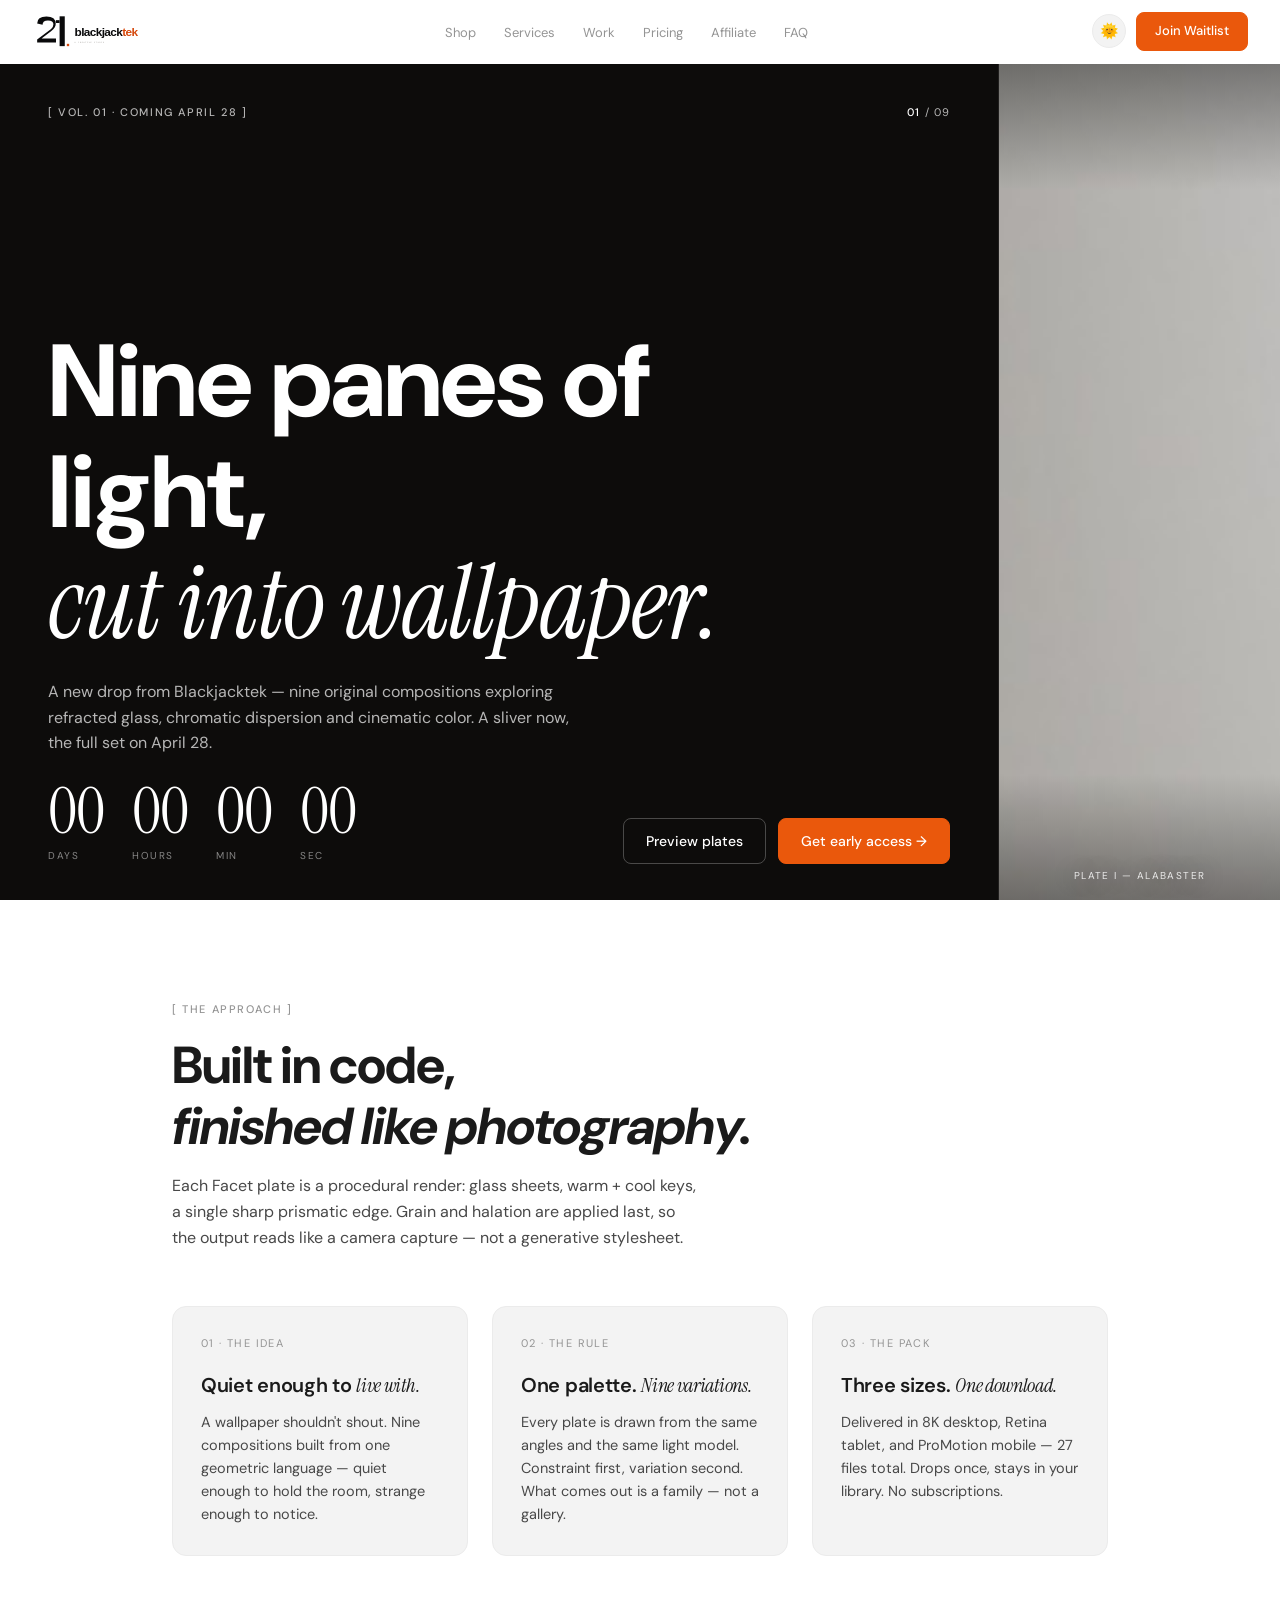
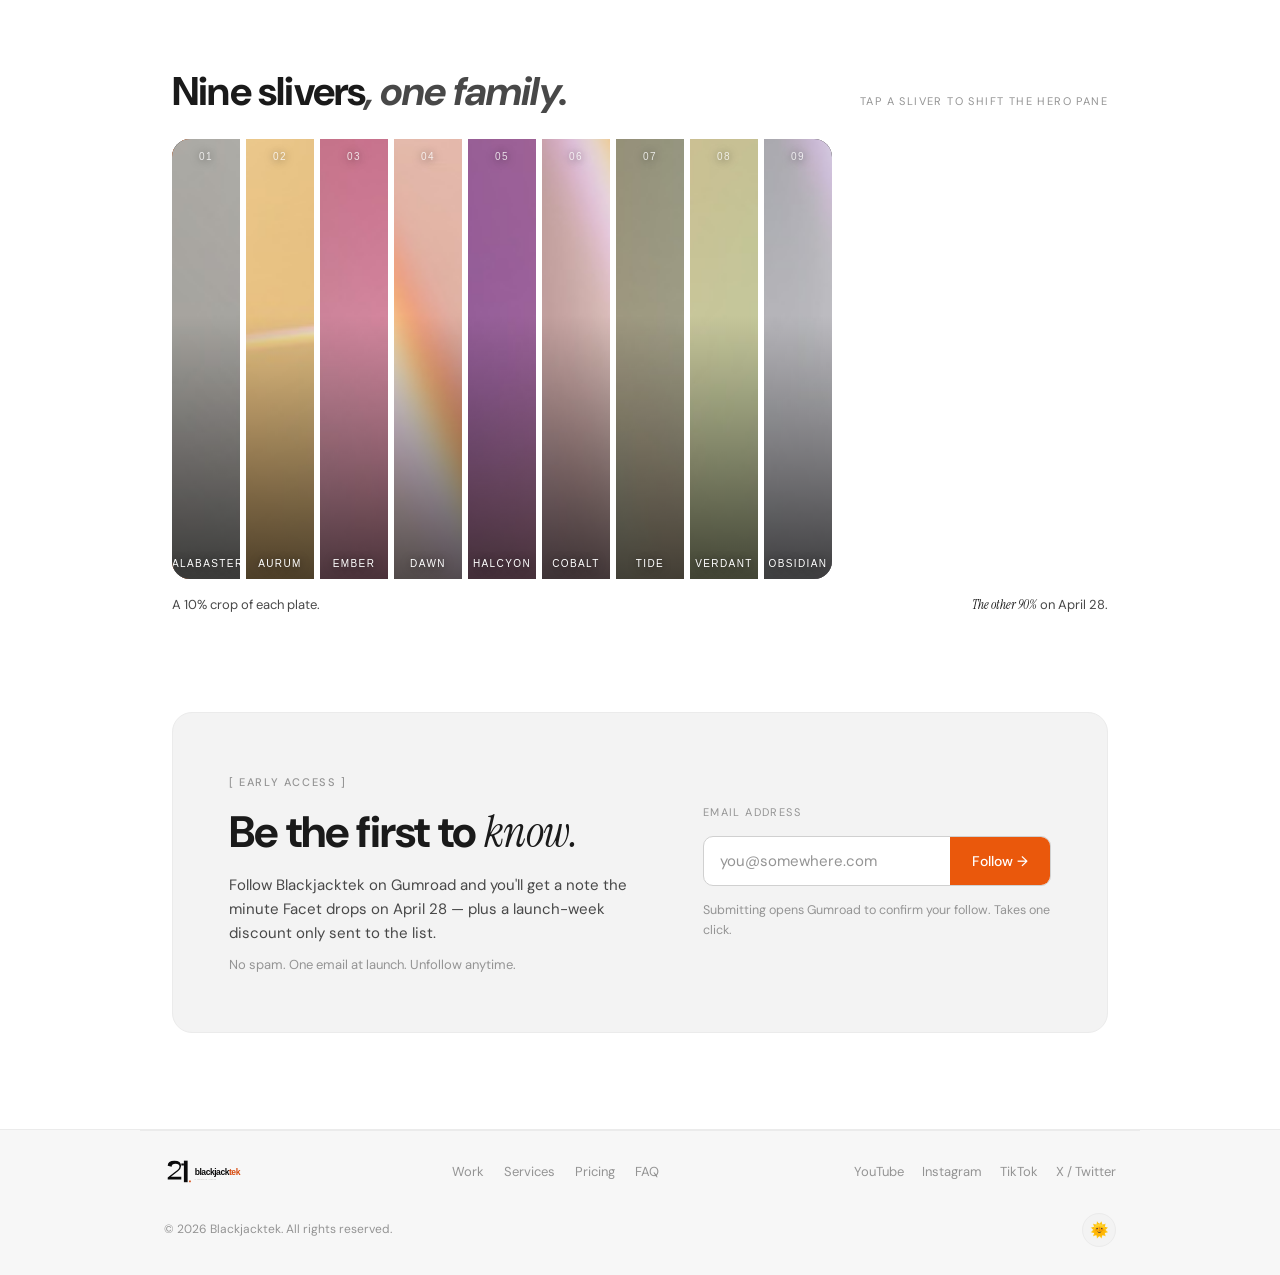
==== facet-teaser/index.html @ 2960e1b3 "Facet teaser: clean URL — /facet-teaser/ instead of .html Renames facet-teaser.html to facet-teaser/" ====
<!DOCTYPE html>
<html lang="en" data-theme="dark">
<head>
  <meta charset="UTF-8" />
  <meta name="viewport" content="width=device-width, initial-scale=1.0" />
  <title>Facet — Coming April 28 · Blackjacktek</title>
  <meta name="description" content="Nine panes of light, cut into wallpaper. A new drop from Blackjacktek — arriving April 28. Join the waitlist." />
  <meta name="robots" content="noindex, nofollow" />
  <link rel="preconnect" href="https://fonts.googleapis.com" />
  <link rel="preconnect" href="https://fonts.gstatic.com" crossorigin />
  <link href="https://fonts.googleapis.com/css2?family=DM+Sans:ital,opsz,wght@0,9..40,300;0,9..40,400;0,9..40,500;0,9..40,600;0,9..40,700;1,9..40,400&family=Instrument+Serif:ital@0;1&display=swap" rel="stylesheet" />
  <link rel="stylesheet" href="/style.css" />
  <link rel="icon" type="image/png" href="/brand/favicon.png" />
  <script>
    (function(){
      const t=localStorage.getItem('theme')||(window.matchMedia('(prefers-color-scheme:light)').matches?'light':'dark');
      document.documentElement.setAttribute('data-theme',t);
      if (history.scrollRestoration) history.scrollRestoration = 'manual';
      window.scrollTo(0, 0);
    })();
  </script>
  <style>
    /* ═════════════════════════════════════
       TEASER-SPECIFIC STYLES
    ═════════════════════════════════════ */
    /* HERO — dark canvas + narrow "pane of light" reveal strip */
    .teaser-hero {
      position: relative;
      height: calc(100vh - var(--nav-h));
      min-height: 620px;
      overflow: hidden;
      background: #0d0c0b;
      display: grid;
      grid-template-columns: 1fr minmax(180px, 22vw);
      color: #fff;
    }
    .teaser-hero-content {
      padding: 40px 48px 36px;
      display: grid;
      grid-template-rows: auto 1fr auto;
      gap: 24px;
      position: relative;
      z-index: 2;
    }
    .teaser-top-row { display: flex; justify-content: space-between; align-items: flex-start; }
    .teaser-label {
      font-size: 11px; font-weight: 500; letter-spacing: 1.6px;
      text-transform: uppercase; color: rgba(255,255,255,.7);
    }
    .teaser-plate-counter {
      font-size: 11px; letter-spacing: 1.2px;
      color: rgba(255,255,255,.7);
    }
    .teaser-plate-counter strong { color: #fff; font-weight: 500; }

    .teaser-headline { align-self: end; max-width: 820px; }
    .teaser-headline h1 {
      font-size: clamp(48px, 8vw, 116px);
      color: #fff;
      margin: 0;
    }
    .teaser-headline p {
      margin-top: 20px;
      max-width: 540px;
      font-size: 16px;
      color: rgba(255,255,255,.7);
    }

    .teaser-bottom-row {
      display: grid;
      grid-template-columns: 1fr auto;
      gap: 32px;
      align-items: end;
    }
    .teaser-countdown {
      display: flex;
      gap: 28px;
      align-items: flex-start;
    }
    .cd-unit { text-align: left; }
    .cd-num {
      font-family: 'Instrument Serif', Georgia, serif;
      font-size: clamp(40px, 5vw, 64px);
      line-height: 1;
      font-feature-settings: "tnum";
      letter-spacing: -1px;
      color: #fff;
    }
    .cd-label {
      font-size: 10px; letter-spacing: 1.6px; text-transform: uppercase;
      color: rgba(255,255,255,.5); margin-top: 4px;
    }

    .teaser-cta-group { display: flex; gap: 12px; align-items: center; }
    .teaser-cta-group .btn-ghost {
      color: #fff; border-color: rgba(255,255,255,.25); background: transparent;
    }
    .teaser-cta-group .btn-ghost:hover { color: #fff; border-color: #fff; }

    /* The "pane" — a narrow sliver of the wallpaper, rest of composition hidden */
    .teaser-hero-pane {
      position: relative;
      overflow: hidden;
      border-left: 1px solid rgba(255,255,255,.08);
    }
    .teaser-hero-plate {
      position: absolute; inset: 0;
      opacity: 0;
      transition: opacity 1.1s cubic-bezier(.2,.7,.2,1);
    }
    .teaser-hero-plate.active { opacity: 1; }
    .teaser-hero-plate img {
      /* Extreme zoom — ~3% of composition visible, reads as color + gradient */
      width: 100%; height: 100%;
      object-fit: cover;
      object-position: 50% 50%;
      transform: scale(5);
      display: block;
    }
    .teaser-hero-pane::before {
      /* Soft vertical vignette — fades pane edges into dark */
      content: "";
      position: absolute; inset: 0; z-index: 1;
      background: linear-gradient(180deg, rgba(13,12,11,.4) 0%, rgba(13,12,11,0) 15%, rgba(13,12,11,0) 85%, rgba(13,12,11,.4) 100%);
      pointer-events: none;
    }
    .teaser-pane-caption {
      position: absolute; bottom: 16px; left: 14px; right: 14px;
      z-index: 2;
      font-size: 10px; letter-spacing: 1.4px; text-transform: uppercase;
      color: rgba(255,255,255,.85);
      text-align: center;
      text-shadow: 0 1px 20px rgba(0,0,0,.6);
    }

    /* PROCESS */
    .teaser-process {
      max-width: var(--max-w);
      margin: 0 auto;
      padding: 96px 32px 72px;
    }
    .teaser-process-head {
      max-width: 640px;
      margin-bottom: 56px;
    }
    .teaser-process-head h2 {
      font-size: clamp(32px, 4.6vw, 52px);
      letter-spacing: -1px;
    }
    .teaser-process-head p {
      margin-top: 16px;
      color: var(--text2);
      font-size: 16px;
      max-width: 48ch;
    }
    .teaser-process-grid {
      display: grid;
      grid-template-columns: repeat(3, 1fr);
      gap: 24px;
    }
    .tproc-card {
      background: var(--surface);
      border: 1px solid var(--border);
      border-radius: 14px;
      padding: 28px;
    }
    .tproc-meta {
      font-size: 11px; letter-spacing: 1.4px; text-transform: uppercase;
      color: var(--muted); margin-bottom: 16px; display: block;
    }
    .tproc-card h3 {
      font-size: 20px; letter-spacing: -.3px; margin-bottom: 10px;
    }
    .tproc-card h3 em { font-family: 'Instrument Serif', serif; font-weight: 400; }
    .tproc-card p { color: var(--text2); font-size: 14.5px; }

    /* FILMSTRIP — 9 narrow slivers of each plate, all visible at once */
    .teaser-strip-section {
      max-width: var(--max-w);
      margin: 0 auto;
      padding: 40px 32px 96px;
    }
    .tstrip-head {
      display: flex;
      align-items: baseline;
      justify-content: space-between;
      margin-bottom: 24px;
      gap: 16px;
      flex-wrap: wrap;
    }
    .tstrip-head h2 { font-size: clamp(28px, 3.8vw, 40px); letter-spacing: -.8px; }
    .tstrip-head h2 em { color: var(--text2); }
    .tstrip-hint {
      font-size: 11px; letter-spacing: 1.4px; text-transform: uppercase;
      color: var(--muted);
    }
    .tstrip {
      display: grid;
      grid-template-columns: repeat(9, 1fr);
      gap: 6px;
      aspect-ratio: 3 / 2;
      max-height: 440px;
      border-radius: 18px;
      overflow: hidden;
    }
    .tstrip-slice {
      position: relative;
      overflow: hidden;
      background: #0d0c0b;
      cursor: pointer;
      border: none;
      padding: 0;
      transition: flex-grow .4s cubic-bezier(.2,.7,.2,1);
    }
    .tstrip-slice img {
      /* Extreme crop — near-abstract slice of each composition */
      width: 100%; height: 100%;
      object-fit: cover;
      object-position: 50% 50%;
      transform: scale(5);
      display: block;
      transition: transform .5s cubic-bezier(.2,.7,.2,1), opacity .3s;
    }
    .tstrip-slice:hover img { transform: scale(5.4); }
    /* Vary crop position per slice for visual rhythm */
    .tstrip-slice:nth-child(1) img { object-position: 30% 40%; }
    .tstrip-slice:nth-child(2) img { object-position: 65% 55%; }
    .tstrip-slice:nth-child(3) img { object-position: 45% 35%; }
    .tstrip-slice:nth-child(4) img { object-position: 60% 60%; }
    .tstrip-slice:nth-child(5) img { object-position: 35% 45%; }
    .tstrip-slice:nth-child(6) img { object-position: 55% 30%; }
    .tstrip-slice:nth-child(7) img { object-position: 40% 65%; }
    .tstrip-slice:nth-child(8) img { object-position: 70% 50%; }
    .tstrip-slice:nth-child(9) img { object-position: 50% 40%; }
    .tstrip-slice::after {
      content: "";
      position: absolute; inset: 0;
      background: linear-gradient(180deg, rgba(0,0,0,0) 40%, rgba(0,0,0,.65) 100%);
      pointer-events: none;
    }
    .tstrip-slice.active { outline: 2px solid var(--accent); outline-offset: -2px; z-index: 2; }
    .tstrip-num {
      position: absolute; top: 12px; left: 0; right: 0;
      text-align: center;
      font-size: 10px; letter-spacing: 1.4px;
      color: rgba(255,255,255,.8);
      z-index: 2;
      text-shadow: 0 1px 8px rgba(0,0,0,.6);
    }
    .tstrip-name {
      position: absolute; bottom: 10px; left: 0; right: 0;
      text-align: center;
      font-size: 10px; letter-spacing: 1.4px; text-transform: uppercase;
      color: #fff; z-index: 2;
      text-shadow: 0 1px 8px rgba(0,0,0,.6);
    }
    .tstrip-foot {
      margin-top: 16px;
      font-size: 13px;
      color: var(--text2);
      display: flex;
      justify-content: space-between;
      flex-wrap: wrap;
      gap: 8px;
    }
    .tstrip-foot em { font-family: 'Instrument Serif', serif; font-style: italic; font-weight: 400; color: var(--text); }

    /* WAITLIST */
    .teaser-waitlist {
      max-width: var(--max-w);
      margin: 0 auto 96px;
      padding: 0 32px;
    }
    .tw-card {
      background: var(--surface);
      border: 1px solid var(--border);
      border-radius: 20px;
      padding: 56px;
      display: grid;
      grid-template-columns: 1.2fr 1fr;
      gap: 56px;
      align-items: center;
    }
    .tw-left h2 { font-size: clamp(32px, 4vw, 44px); letter-spacing: -.8px; }
    .tw-left h2 em { font-family: 'Instrument Serif', serif; font-weight: 400; }
    .tw-left p { color: var(--text2); margin-top: 14px; font-size: 15px; max-width: 42ch; }
    .tw-left p.fine { font-size: 13px; color: var(--muted); margin-top: 10px; }

    .tw-form { display: flex; flex-direction: column; gap: 14px; }
    .tw-form label {
      font-size: 11px; letter-spacing: 1.4px; text-transform: uppercase;
      color: var(--muted);
    }
    .tw-input-row {
      display: flex; gap: 0;
      border: 1px solid var(--border2);
      border-radius: 10px;
      background: var(--bg);
      overflow: hidden;
      transition: border-color .15s;
    }
    .tw-input-row:focus-within { border-color: var(--accent); }
    .tw-input {
      flex: 1;
      background: transparent;
      border: none;
      font-family: inherit;
      font-size: 15px;
      color: var(--text);
      padding: 14px 16px;
      outline: none;
    }
    .tw-input::placeholder { color: var(--muted); }
    .tw-submit {
      background: var(--accent);
      color: #fff;
      border: none;
      font-family: inherit;
      font-size: 14px;
      font-weight: 500;
      padding: 14px 22px;
      cursor: pointer;
      transition: background .15s;
    }
    .tw-submit:hover { background: var(--accent-h); }
    .tw-note {
      font-size: 12.5px;
      color: var(--muted);
      min-height: 18px;
    }

    /* LAUNCH-DAY FLAG (small helper text for you) */
    .teaser-launch-note {
      max-width: var(--max-w);
      margin: 0 auto 48px;
      padding: 0 32px;
      font-size: 12px; color: var(--muted);
      text-align: center;
    }

    /* ═════════════════════════════════════
       RESPONSIVE
    ═════════════════════════════════════ */
    @media (max-width: 900px) {
      .teaser-hero {
        min-height: 620px;
        grid-template-columns: 1fr;
        grid-template-rows: 1fr 160px;
      }
      .teaser-hero-content { padding: 28px 20px; }
      .teaser-bottom-row { grid-template-columns: 1fr; gap: 20px; }
      .teaser-countdown { gap: 18px; }
      .teaser-hero-pane { border-left: none; border-top: 1px solid rgba(255,255,255,.08); }
      .teaser-hero-plate img { transform: scale(1.8); }
      .teaser-process { padding: 64px 20px 40px; }
      .teaser-process-grid { grid-template-columns: 1fr; }
      .teaser-strip-section { padding: 32px 20px 72px; }
      .tstrip {
        grid-template-columns: repeat(9, 24vw);
        aspect-ratio: auto;
        height: 60vw;
        max-height: 480px;
        overflow-x: auto;
        scroll-snap-type: x mandatory;
        border-radius: 14px;
      }
      .tstrip-slice { scroll-snap-align: start; }
      .teaser-waitlist { padding: 0 20px; margin-bottom: 64px; }
      .tw-card { grid-template-columns: 1fr; padding: 32px; gap: 32px; }
    }
  </style>
</head>
<body>

<!-- NAV -->
<nav class="nav" id="nav">
  <a href="/" class="nav-logo">
    <img class="nav-logo-img nav-logo-light" src="/brand/blackjacktek-full-color.svg" alt="Blackjacktek" />
    <img class="nav-logo-img nav-logo-dark" src="/brand/blackjacktek-full-knockout.svg" alt="Blackjacktek" />
  </a>
  <ul class="nav-links">
    <li><a href="/#shop">Shop</a></li>
    <li><a href="/#services">Services</a></li>
    <li><a href="/#work">Work</a></li>
    <li><a href="/#pricing">Pricing</a></li>
    <li><a href="/#gear">Affiliate</a></li>
    <li><a href="/#faq">FAQ</a></li>
  </ul>
  <div class="nav-end">
    <button class="theme-toggle" id="theme-toggle" aria-label="Toggle theme">🌙</button>
    <a href="#waitlist" class="btn btn-primary nav-cta">Join Waitlist</a>
  </div>
</nav>

<!-- HERO -->
<section class="teaser-hero">
  <div class="teaser-hero-content">
    <div class="teaser-top-row">
      <span class="teaser-label">[ Vol. 01 · Coming April 28 ]</span>
      <span class="teaser-plate-counter"><strong id="hero-plate-num">01</strong> / 09</span>
    </div>

    <div class="teaser-headline">
      <h1>Nine panes of light,<br><em>cut into wallpaper.</em></h1>
      <p>A new drop from Blackjacktek — nine original compositions exploring refracted glass, chromatic dispersion and cinematic color. A sliver now, the full set on April 28.</p>
    </div>

    <div class="teaser-bottom-row">
      <div class="teaser-countdown" id="countdown">
        <div class="cd-unit"><div class="cd-num" id="cd-days">00</div><div class="cd-label">Days</div></div>
        <div class="cd-unit"><div class="cd-num" id="cd-hours">00</div><div class="cd-label">Hours</div></div>
        <div class="cd-unit"><div class="cd-num" id="cd-mins">00</div><div class="cd-label">Min</div></div>
        <div class="cd-unit"><div class="cd-num" id="cd-secs">00</div><div class="cd-label">Sec</div></div>
      </div>
      <div class="teaser-cta-group">
        <a href="#gallery" class="btn btn-ghost">Preview plates</a>
        <a href="#waitlist" class="btn btn-primary">Get early access →</a>
      </div>
    </div>
  </div>

  <!-- The "pane" — narrow sliver of the cycling plate -->
  <div class="teaser-hero-pane">
    <div id="hero-plates"></div>
    <div class="teaser-pane-caption" id="hero-pane-caption">Plate I — Alabaster</div>
  </div>
</section>

<!-- PROCESS -->
<section class="teaser-process">
  <div class="teaser-process-head">
    <span class="label">[ The Approach ]</span>
    <h2>Built in code,<br><em>finished like photography.</em></h2>
    <p>Each Facet plate is a procedural render: glass sheets, warm + cool keys, a single sharp prismatic edge. Grain and halation are applied last, so the output reads like a camera capture — not a generative stylesheet.</p>
  </div>

  <div class="teaser-process-grid">
    <div class="tproc-card">
      <span class="tproc-meta">01 · The idea</span>
      <h3>Quiet enough to <em>live with.</em></h3>
      <p>A wallpaper shouldn't shout. Nine compositions built from one geometric language — quiet enough to hold the room, strange enough to notice.</p>
    </div>
    <div class="tproc-card">
      <span class="tproc-meta">02 · The rule</span>
      <h3>One palette. <em>Nine variations.</em></h3>
      <p>Every plate is drawn from the same angles and the same light model. Constraint first, variation second. What comes out is a family — not a gallery.</p>
    </div>
    <div class="tproc-card">
      <span class="tproc-meta">03 · The pack</span>
      <h3>Three sizes. <em>One download.</em></h3>
      <p>Delivered in 8K desktop, Retina tablet, and ProMotion mobile — 27 files total. Drops once, stays in your library. No subscriptions.</p>
    </div>
  </div>
</section>

<!-- FILMSTRIP — all 9 plates, sliced -->
<section class="teaser-strip-section" id="gallery">
  <div class="tstrip-head">
    <h2>Nine slivers<em>, one family.</em></h2>
    <span class="tstrip-hint">Tap a sliver to shift the hero pane</span>
  </div>
  <div class="tstrip" id="tstrip"></div>
  <div class="tstrip-foot">
    <span>A 10% crop of each plate.</span>
    <span><em>The other 90%</em> on April 28.</span>
  </div>
</section>

<!-- WAITLIST -->
<section class="teaser-waitlist" id="waitlist">
  <div class="tw-card">
    <div class="tw-left">
      <span class="label">[ Early access ]</span>
      <h2>Be the first to <em>know.</em></h2>
      <p>Follow Blackjacktek on Gumroad and you'll get a note the minute Facet drops on April 28 — plus a launch-week discount only sent to the list.</p>
      <p class="fine">No spam. One email at launch. Unfollow anytime.</p>
    </div>
    <form class="tw-form" id="waitlist-form" action="https://blackjacktek.gumroad.com/follow" method="get" target="_blank">
      <label for="email">Email address</label>
      <div class="tw-input-row">
        <input class="tw-input" type="email" name="email" id="email" placeholder="you@somewhere.com" required>
        <button class="tw-submit" type="submit">Follow →</button>
      </div>
      <div class="tw-note" id="tw-note">Submitting opens Gumroad to confirm your follow. Takes one click.</div>
    </form>
  </div>
</section>

<!-- FOOTER -->
<footer class="footer">
  <div class="footer-bottom">
    <span class="footer-logo">
      <img class="footer-logo-img footer-logo-light" src="/brand/blackjacktek-full-color.svg" alt="Blackjacktek" />
      <img class="footer-logo-img footer-logo-dark" src="/brand/blackjacktek-full-knockout.svg" alt="Blackjacktek" />
    </span>
    <nav class="footer-nav">
      <a href="/#work">Work</a>
      <a href="/#services">Services</a>
      <a href="/#pricing">Pricing</a>
      <a href="/#faq">FAQ</a>
    </nav>
    <div class="footer-social">
      <a href="https://youtube.com/@blackjacktek" target="_blank" rel="noopener">YouTube</a>
      <a href="http://instagram.com/BlackjackTek" target="_blank" rel="noopener">Instagram</a>
      <a href="https://vm.tiktok.com/ZMNUq7fxf/" target="_blank" rel="noopener">TikTok</a>
      <a href="https://mobile.twitter.com/_BlackjackTek_" target="_blank" rel="noopener">X / Twitter</a>
    </div>
  </div>
  <div class="footer-copy">
    <span>© 2026 Blackjacktek. All rights reserved.</span>
    <button class="theme-toggle" id="theme-toggle-foot" aria-label="Toggle theme">🌙</button>
  </div>
</footer>

<script>
  // =========================================================
  // THEME (shared pattern with facet.html / index.html)
  // =========================================================
  function applyTheme(t){
    document.documentElement.setAttribute('data-theme',t);
    localStorage.setItem('theme',t);
    document.querySelectorAll('.theme-toggle').forEach(b=>{ b.textContent = t==='dark' ? '🌙' : '🌞'; });
  }
  applyTheme(document.documentElement.getAttribute('data-theme'));
  document.querySelectorAll('.theme-toggle').forEach(b=>{
    b.addEventListener('click',()=>{
      applyTheme(document.documentElement.getAttribute('data-theme')==='dark'?'light':'dark');
    });
  });

  // =========================================================
  // PLATES — same 9 as facet.html (order = display order)
  // =========================================================
  const PLATES = [
    { id: 'alabaster', name: 'Alabaster', sub: 'Monochrome · Light' },
    { id: 'aurum',     name: 'Aurum',     sub: 'Amber · Warm' },
    { id: 'ember',     name: 'Ember',     sub: 'Crimson · Warm' },
    { id: 'dawn',      name: 'Dawn',      sub: 'Rose · Warm' },
    { id: 'halcyon',   name: 'Halcyon',   sub: 'Violet · Cool' },
    { id: 'cobalt',    name: 'Cobalt',    sub: 'Blue · Cool' },
    { id: 'tide',      name: 'Tide',      sub: 'Teal · Cool' },
    { id: 'verdant',   name: 'Verdant',   sub: 'Emerald · Cool' },
    { id: 'obsidian',  name: 'Obsidian',  sub: 'Monochrome · Dark' }
  ];
  const ROMAN = ['I','II','III','IV','V','VI','VII','VIII','IX'];
  const imgSrc = p => `/facet-assets/wallpapers/facet_${p.id}_desktop_7680x4320.jpg`;

  const heroPlates = document.getElementById('hero-plates');
  const tstrip = document.getElementById('tstrip');

  PLATES.forEach((p, i) => {
    // Hero pane plate (fades between)
    const h = document.createElement('div');
    h.className = 'teaser-hero-plate' + (i === 0 ? ' active' : '');
    h.innerHTML = `<img src="${imgSrc(p)}" alt="Facet — ${p.name}" ${i === 0 ? '' : 'loading="lazy"'}>`;
    heroPlates.appendChild(h);

    // Filmstrip sliver
    const s = document.createElement('button');
    s.className = 'tstrip-slice' + (i === 0 ? ' active' : '');
    s.type = 'button';
    s.title = p.name;
    s.innerHTML = `
      <span class="tstrip-num">${String(i+1).padStart(2,'0')}</span>
      <img src="${imgSrc(p)}" alt="${p.name}" loading="lazy">
      <span class="tstrip-name">${p.name}</span>`;
    s.addEventListener('click', () => {
      setHero(i);
      userSelectedAt = Date.now();
    });
    tstrip.appendChild(s);
  });

  function setHero(i) {
    currentIdx = i;
    document.querySelectorAll('.teaser-hero-plate').forEach((el, idx) => el.classList.toggle('active', idx === i));
    document.querySelectorAll('.tstrip-slice').forEach((el, idx) => el.classList.toggle('active', idx === i));
    document.getElementById('hero-plate-num').textContent = String(i+1).padStart(2,'0');
    document.getElementById('hero-pane-caption').textContent = `Plate ${ROMAN[i]} — ${PLATES[i].name}`;
  }

  // =========================================================
  // COUNTDOWN — fixed target, same for every visitor
  // Launch: April 28 2026, 09:00 UTC
  // =========================================================
  const LAUNCH = new Date('2026-04-28T09:00:00Z').getTime();
  function tick() {
    let diff = Math.max(0, LAUNCH - Date.now());
    const d = Math.floor(diff / 86400000); diff -= d * 86400000;
    const h = Math.floor(diff / 3600000);  diff -= h * 3600000;
    const m = Math.floor(diff / 60000);    diff -= m * 60000;
    const s = Math.floor(diff / 1000);
    document.getElementById('cd-days').textContent  = String(d).padStart(2,'0');
    document.getElementById('cd-hours').textContent = String(h).padStart(2,'0');
    document.getElementById('cd-mins').textContent  = String(m).padStart(2,'0');
    document.getElementById('cd-secs').textContent  = String(s).padStart(2,'0');
  }
  tick(); setInterval(tick, 1000);

  // =========================================================
  // HERO PANE auto-cycle — pauses 12s after a manual click
  // =========================================================
  let currentIdx = 0;
  let userSelectedAt = 0;
  const CYCLE_MS = 3600;
  const PAUSE_AFTER_CLICK_MS = 12000;
  setInterval(() => {
    if (Date.now() - userSelectedAt < PAUSE_AFTER_CLICK_MS) return;
    setHero((currentIdx + 1) % PLATES.length);
  }, CYCLE_MS);

  // =========================================================
  // WAITLIST — submits email to Gumroad follow page (prefilled)
  // =========================================================
  const form = document.getElementById('waitlist-form');
  const note = document.getElementById('tw-note');
  form.addEventListener('submit', () => {
    note.textContent = 'Opening Gumroad to confirm your follow…';
    setTimeout(() => { note.textContent = 'Thanks — check the Gumroad tab to confirm.'; }, 800);
  });

  // =========================================================
  // Nav border-on-scroll (matches other site pages)
  // =========================================================
  const nav = document.getElementById('nav');
  const onScroll = () => { nav.classList.toggle('scrolled', window.scrollY > 8); };
  window.addEventListener('scroll', onScroll, { passive: true });
  onScroll();
</script>

</body>
</html>
---- style.css ----
/* ═══════════════════════════════════════
   RESET
═══════════════════════════════════════ */
*, *::before, *::after { box-sizing: border-box; margin: 0; padding: 0; }
img { display: block; max-width: 100%; }
a   { color: inherit; text-decoration: none; }

/* ═══════════════════════════════════════
   TOKENS
═══════════════════════════════════════ */
:root { --radius: 12px; --max-w: 1000px; --nav-h: 64px; }

:root,
:root[data-theme="dark"] {
  --bg:         #1a1917;
  --bg2:        #212018;
  --surface:    #2a2926;
  --surface2:   #323129;
  --border:     #3c3a35;
  --border2:    #4a4842;
  --text:       #eae7e1;
  --text2:      #b0ada7;
  --muted:      #66635d;
  --accent:     #ea580c;
  --accent-h:   #f97316;
  --accent-bg:  rgba(234,88,12,.12);
}

:root[data-theme="light"] {
  --bg:         #ffffff;
  --bg2:        #f7f7f7;
  --surface:    #f3f3f3;
  --surface2:   #e8e8e8;
  --border:     #ebebeb;
  --border2:    #d0d0d0;
  --text:       #1a1a1a;
  --text2:      #484848;
  --muted:      #949494;
  --accent:     #ea580c;
  --accent-h:   #f97316;
  --accent-bg:  rgba(234,88,12,.1);
}

/* ═══════════════════════════════════════
   BASE
═══════════════════════════════════════ */
html { scroll-behavior: auto; }
html.js-smooth { scroll-behavior: smooth; }

body {
  background: var(--bg);
  color: var(--text);
  font-family: 'DM Sans', -apple-system, BlinkMacSystemFont, sans-serif;
  font-size: 15px;
  line-height: 1.6;
  -webkit-font-smoothing: antialiased;
  transition: background .2s, color .2s;
}

/* ═══════════════════════════════════════
   TYPOGRAPHY
═══════════════════════════════════════ */
h1 {
  font-family: 'DM Sans', sans-serif;
  font-weight: 700;
  letter-spacing: -1.5px;
  line-height: 1.08;
}
h1 em {
  font-family: 'Instrument Serif', Georgia, serif;
  font-style: italic;
  font-weight: 400;
  letter-spacing: -1px;
}
h2 {
  font-family: 'DM Sans', sans-serif;
  font-weight: 700;
  letter-spacing: -0.8px;
  line-height: 1.18;
}
h3 { font-weight: 600; }

.label {
  display: inline-block;
  font-size: 11px;
  font-weight: 500;
  letter-spacing: 1.6px;
  text-transform: uppercase;
  color: var(--muted);
  margin-bottom: 16px;
}

/* ═══════════════════════════════════════
   BUTTONS
═══════════════════════════════════════ */
.btn {
  display: inline-flex;
  align-items: center;
  gap: 6px;
  padding: 11px 22px;
  border-radius: 8px;
  font-size: 14px;
  font-weight: 500;
  font-family: inherit;
  cursor: pointer;
  border: 1px solid transparent;
  transition: background .15s, color .15s, border-color .15s, transform .1s;
  white-space: nowrap;
}
.btn:active { transform: scale(.97); }

.btn-primary { background: var(--accent); color: #fff; border-color: var(--accent); }
.btn-primary:hover { background: var(--accent-h); border-color: var(--accent-h); }

.btn-ghost { background: transparent; color: var(--text); border-color: var(--border2); }
.btn-ghost:hover { border-color: var(--accent); color: var(--accent); }

.btn-lg { padding: 14px 32px; font-size: 15px; border-radius: 10px; }

/* ═══════════════════════════════════════
   NAV
═══════════════════════════════════════ */
.nav {
  position: sticky; top: 0; z-index: 200;
  display: flex; align-items: center; justify-content: space-between; gap: 16px;
  height: var(--nav-h);
  padding: 0 32px;
  background: color-mix(in srgb, var(--bg) 82%, transparent);
  backdrop-filter: blur(20px);
  border-bottom: 1px solid transparent;
  transition: border-color .2s;
}
.nav.scrolled { border-color: var(--border); }

.nav-logo {
  display: flex; align-items: center;
  flex-shrink: 0;
}
.nav-logo-img {
  height: 36px; width: auto;
}

/* Theme-based logo switching (nav + footer) */
:root[data-theme="dark"] .nav-logo-light,
:root[data-theme="dark"] .footer-logo-light { display: none; }
:root[data-theme="dark"] .nav-logo-dark,
:root[data-theme="dark"] .footer-logo-dark { display: block; }
:root[data-theme="light"] .nav-logo-dark,
:root[data-theme="light"] .footer-logo-dark { display: none; }
:root[data-theme="light"] .nav-logo-light,
:root[data-theme="light"] .footer-logo-light { display: block; }

.nav-links {
  display: flex; gap: 4px; list-style: none; align-items: center;
}
.nav-links a {
  font-size: 13px; color: var(--muted);
  padding: 6px 12px; border-radius: 6px;
  transition: color .15s;
}
.nav-links a:hover { color: var(--text); }

.nav-end { display: flex; align-items: center; gap: 10px; flex-shrink: 0; }
.nav-cta { padding: 8px 18px; font-size: 13px; }

.theme-toggle {
  width: 34px; height: 34px;
  border-radius: 50%; border: 1px solid var(--border);
  background: var(--surface); cursor: pointer;
  display: flex; align-items: center; justify-content: center;
  font-size: 15px;
  transition: border-color .15s, background .2s;
}
.theme-toggle:hover { border-color: var(--accent); }

/* ═══════════════════════════════════════
   HERO
═══════════════════════════════════════ */
.hero {
  max-width: 1200px;
  margin: 0 auto;
  padding: 64px 24px 0;
  display: flex; flex-direction: column; align-items: center;
}

.hero-center {
  text-align: center;
  display: flex; flex-direction: column; align-items: center;
  max-width: 820px;
  margin-bottom: 56px;
}
.hero-logo {
  height: auto; width: min(420px, 60vw);
  margin-bottom: 32px;
}

/* Hero logo theme switching */
:root[data-theme="dark"] .hero-logo-light { display: none; }
:root[data-theme="dark"] .hero-logo-dark { display: block; }
:root[data-theme="light"] .hero-logo-dark { display: none; }
:root[data-theme="light"] .hero-logo-light { display: block; }
.hero h1 {
  font-size: clamp(2.6rem, 6vw, 4.5rem);
  line-height: 1.1;
  letter-spacing: -1.5px;
  margin-bottom: 24px;
}
.hero-sub {
  font-size: 17px; color: var(--text2); line-height: 1.72;
  margin-bottom: 36px; max-width: 580px;
}
.hero-actions { display: flex; gap: 12px; flex-wrap: wrap; justify-content: center; }
.hide-mobile { display: inline; }

/* Hero image — full bleed cinematic */
.hero-img {
  position: relative;
  width: 100%; max-width: 1200px;
  aspect-ratio: 21/9;
  background: #000;
  border-radius: 20px;
  overflow: hidden;
}
.hero-img img { width: 100%; height: 100%; object-fit: cover; }

.hero-float {
  position: absolute;
  display: flex; align-items: center; gap: 10px;
  background: color-mix(in srgb, var(--surface2) 96%, transparent);
  border: 1px solid var(--border2);
  border-radius: 12px; padding: 12px 16px;
  backdrop-filter: blur(16px);
  box-shadow: 0 8px 32px rgba(0,0,0,.2);
  z-index: 2;
}
.hero-float--a { bottom: 28px; left: 28px; }
.hero-float--b { top: 28px;    right: 28px; }
.float-icon  { font-size: 22px; flex-shrink: 0; }
.float-title { font-size: 13px; font-weight: 600; }
.float-sub   { font-size: 11px; color: var(--muted); margin-top: 1px; }

/* Stats bar below hero image */
.hero-stats {
  display: flex; align-items: center; justify-content: center;
  padding: 48px 0 64px; width: 100%; max-width: 640px;
}
.stat { flex: 1; text-align: center; }
.stat-num {
  font-size: 2.4rem; font-weight: 700; letter-spacing: -2px;
  line-height: 1; margin-bottom: 6px;
}
.stat-label { font-size: 12px; color: var(--muted); line-height: 1.45; }
.stat-sep { width: 1px; height: 44px; background: var(--border2); margin: 0 32px; flex-shrink: 0; }

/* ═══════════════════════════════════════
   MARQUEE
═══════════════════════════════════════ */
.marquee-section {
  border-top: 1px solid var(--border);
  border-bottom: 1px solid var(--border);
  background: var(--bg2);
  padding: 18px 0;
  display: flex; align-items: center; gap: 0;
  overflow: hidden;
}
.marquee-label {
  font-size: 11px; font-weight: 600; letter-spacing: 1.4px;
  text-transform: uppercase; color: var(--muted);
  padding: 0 32px; white-space: nowrap; flex-shrink: 0;
  border-right: 1px solid var(--border);
  margin-right: 32px;
}
.marquee-track { overflow: hidden; flex: 1; }
.marquee-inner {
  display: flex; gap: 28px; align-items: center;
  animation: marquee 22s linear infinite;
  width: max-content;
}
.marquee-inner span { font-size: 14px; font-weight: 500; color: var(--text2); white-space: nowrap; }
.marquee-inner .sep { color: var(--border2); font-size: 10px; }
@keyframes marquee {
  from { transform: translateX(0); }
  to   { transform: translateX(-50%); }
}

/* ═══════════════════════════════════════
   SECTION HEADER (shared)
═══════════════════════════════════════ */
.section-header { margin-bottom: 48px; }
.section-header h2 { font-size: clamp(1.8rem, 3.5vw, 2.6rem); }

/* ═══════════════════════════════════════
   SERVICES
═══════════════════════════════════════ */
.services {
  max-width: var(--max-w); margin: 0 auto; padding: 96px 24px;
}
.services-grid {
  display: grid; grid-template-columns: repeat(2, 1fr); gap: 14px;
}
.service-card {
  background: var(--surface); border: 1px solid var(--border);
  border-radius: var(--radius); padding: 28px;
  transition: border-color .15s, transform .2s;
}
.service-card:hover { border-color: var(--border2); transform: translateY(-2px); }

.service-top {
  display: flex; justify-content: space-between; align-items: center;
  margin-bottom: 18px;
}
.service-num   { font-size: 11px; font-weight: 600; color: var(--accent); letter-spacing: 1px; }
.service-count { font-size: 11px; color: var(--muted); }

.service-img {
  width: 100%; height: 220px; border-radius: 10px; margin-bottom: 22px; overflow: hidden;
  background: var(--surface);
}
.service-img img {
  width: 100%; height: 100%; object-fit: cover;
}
.service-card:nth-child(3) .service-img img { object-position: center 45%; }
.service-card:nth-child(4) .service-img img { object-position: center 15%; }

.service-card h3 { font-size: 17px; margin-bottom: 10px; }
.service-card p  { font-size: 14px; color: var(--text2); line-height: 1.65; margin-bottom: 18px; }
.service-tags    { display: flex; flex-wrap: wrap; gap: 6px; }
.service-tags span {
  font-size: 11px; color: var(--muted);
  background: var(--bg); border: 1px solid var(--border);
  padding: 3px 10px; border-radius: 20px;
}

/* ═══════════════════════════════════════
   WORK
═══════════════════════════════════════ */
.work {
  max-width: var(--max-w); margin: 0 auto; padding: 0 24px 96px;
}
.work-grid {
  display: grid; grid-template-columns: repeat(3, 1fr); gap: 12px;
}
.work-card {
  display: block; border-radius: var(--radius); overflow: hidden;
  background: var(--surface); border: 1px solid var(--border);
  transition: border-color .15s, transform .2s;
}
.work-card:hover { border-color: var(--accent); transform: translateY(-4px); }

.work-thumb {
  width: 100%; aspect-ratio: 4/3;
  transition: transform .4s ease;
}
.work-card:hover .work-thumb { transform: scale(1.04); }

.work-thumb { overflow: hidden; background: var(--surface); }
.work-thumb img { width: 100%; height: 100%; object-fit: cover; }

.work-meta  { padding: 14px 16px 18px; }
.work-cat   { font-size: 11px; color: var(--muted); letter-spacing: .4px; display: block; margin-bottom: 5px; }
.work-meta h3 { font-size: 15px; font-weight: 600; }

/* ═══════════════════════════════════════
   SHOP / DIGITAL PRODUCTS
═══════════════════════════════════════ */
.shop {
  max-width: var(--max-w); margin: 0 auto; padding: 0 24px 96px;
}

/* ── Category Tabs ── */
.shop-tabs {
  display: flex; gap: 8px; flex-wrap: wrap; margin-bottom: 32px;
}
.shop-tab {
  display: inline-flex; align-items: center; gap: 7px;
  padding: 8px 18px; border-radius: 100px;
  font-size: 13px; font-weight: 500; font-family: inherit;
  border: 1px solid var(--border2); background: transparent;
  color: var(--text2); cursor: pointer;
  transition: background .15s, color .15s, border-color .15s;
  white-space: nowrap;
}
.shop-tab:hover { border-color: var(--accent); color: var(--accent); }
.shop-tab.active { background: var(--accent); border-color: var(--accent); color: #fff; }
.shop-tab-count {
  font-size: 10px; font-weight: 600; padding: 1px 6px; border-radius: 10px;
  background: rgba(255,255,255,.22); color: inherit;
}
.shop-tab:not(.active) .shop-tab-count { background: var(--surface2); color: var(--muted); }

/* ── Products Grid ── */
.products-grid {
  display: grid; grid-template-columns: repeat(3, 1fr); gap: 14px;
  transition: opacity .18s ease, transform .18s ease;
}
.product-card {
  background: var(--surface); border: 1px solid var(--border);
  border-radius: var(--radius); overflow: hidden;
  display: flex; flex-direction: column;
  transition: border-color .15s, transform .2s, box-shadow .2s;
}
.product-card:hover {
  border-color: var(--accent);
  transform: translateY(-3px);
  box-shadow: 0 12px 32px rgba(0,0,0,.1);
}

/* ── Product Thumbnail ── */
.product-thumb {
  position: relative; width: 100%; aspect-ratio: 16/10; overflow: hidden;
  background: var(--surface2);
  display: flex; align-items: center; justify-content: center;
}
.product-thumb img {
  width: 100%; height: 100%; object-fit: cover;
  transition: transform .4s ease;
}
.product-card:hover .product-thumb img { transform: scale(1.04); }
.product-thumb--walls   { background: linear-gradient(135deg, #201c1a 0%, #3a2c24 50%, #524038 100%); }
.product-thumb--gallery { aspect-ratio: 3/2; }

/* ── Product image gallery strip ── */
.product-gallery-strip {
  display: flex; gap: 6px; padding: 6px 12px 0;
  overflow-x: auto; scrollbar-width: none;
}
.product-gallery-strip::-webkit-scrollbar { display: none; }
.pgal-thumb {
  position: relative; flex: 0 0 80px; height: 46px; border-radius: 6px; overflow: hidden;
  border: 2px solid transparent; padding: 0; background: none; cursor: pointer;
  transition: border-color .15s;
}
/* pgal-thumb overlay removed — images display cleanly */
.pgal-thumb img { width: 100%; height: 100%; object-fit: cover; object-position: center top; display: block; }
.pgal-thumb.active { border-color: var(--accent); }
.pgal-thumb:hover:not(.active) { border-color: var(--border2); }
.product-thumb--presets { background: linear-gradient(135deg, #1e1c1a 0%, #36302a 50%, #504840 100%); }

.product-soon {
  display: flex; flex-direction: column; align-items: center; gap: 8px;
}
.product-soon-icon { font-size: 38px; }
.product-soon-text {
  font-size: 10px; font-weight: 600; letter-spacing: 1.5px;
  text-transform: uppercase; color: rgba(255,255,255,.38);
}

/* ── Product Badge ── */
.product-badge {
  position: absolute; bottom: 12px; right: 12px;
  font-size: 10px; font-weight: 600; letter-spacing: .8px;
  text-transform: uppercase; padding: 3px 10px; border-radius: 20px;
}
.product-badge--new  { background: var(--accent); color: #fff; }
.product-badge--soon {
  background: rgba(0,0,0,.38); color: rgba(255,255,255,.65);
  backdrop-filter: blur(8px);
}

/* ── Product Body ── */
.product-body {
  padding: 20px 20px 22px;
  display: flex; flex-direction: column; flex: 1;
}
.product-body .label { margin-bottom: 4px; }
.product-body h3  { font-size: 16px; font-weight: 600; margin-bottom: 8px; }
.product-body p   { font-size: 13px; color: var(--text2); line-height: 1.65; flex: 1; margin-bottom: 16px; }
.product-footer   { display: flex; align-items: center; justify-content: space-between; gap: 12px; margin-top: auto; }
.product-price    { font-size: 22px; font-weight: 700; letter-spacing: -0.8px; }

.btn-sm { padding: 8px 16px; font-size: 12px; }

/* ── Show More ── */
.show-more-btn {
  display: block; margin: 28px auto 0; padding: 10px 28px;
  border-radius: 100px; border: 1px solid var(--border2);
  background: transparent; color: var(--text2);
  font-size: 13px; font-weight: 500; font-family: inherit;
  cursor: pointer; transition: border-color .15s, color .15s;
}
.show-more-btn:hover { border-color: var(--accent); color: var(--accent); }

.products-grid.capped .product-card:nth-child(n+7) { display: none !important; }
.work-grid.capped .work-card:nth-child(n+7) { display: none !important; }
.testi-grid.capped .testi-card:nth-child(n+7) { display: none !important; }

/* ═══════════════════════════════════════
   PRICING
═══════════════════════════════════════ */
.pricing {
  max-width: var(--max-w); margin: 0 auto; padding: 0 24px 96px;
}
.pricing-grid {
  display: grid; grid-template-columns: repeat(3, 1fr); gap: 14px; align-items: start;
}
.pricing-card {
  position: relative;
  background: var(--surface); border: 1px solid var(--border);
  border-radius: var(--radius); padding: 28px;
  display: flex; flex-direction: column; gap: 22px;
}
.pricing-card--featured { background: var(--accent-bg); border-color: var(--accent); }
.pricing-card--custom   { background: var(--bg2); }

.plan-badge {
  position: absolute; top: -13px; left: 50%; transform: translateX(-50%);
  background: var(--accent); color: #fff;
  font-size: 10px; font-weight: 600; letter-spacing: .8px; text-transform: uppercase;
  padding: 4px 14px; border-radius: 20px; white-space: nowrap;
}
.plan-name {
  font-size: 11px; font-weight: 600; color: var(--muted);
  text-transform: uppercase; letter-spacing: 1.2px;
}
.plan-price {
  font-size: 34px; font-weight: 700; letter-spacing: -1.5px;
  line-height: 1; margin-top: 6px;
}
.plan-per { font-size: 14px; font-weight: 400; color: var(--muted); letter-spacing: 0; }
.plan-desc { font-size: 13px; color: var(--text2); line-height: 1.65; }

.plan-features { list-style: none; display: flex; flex-direction: column; gap: 11px; flex: 1; }
.plan-features li {
  font-size: 13px; color: var(--text2);
  display: flex; align-items: flex-start; gap: 10px;
}
.chk     { color: var(--accent); font-size: 13px; flex-shrink: 0; margin-top: 1px; }
.chk.off { color: var(--muted); }

.plan-btn { width: 100%; justify-content: center; }

/* ═══════════════════════════════════════
   TESTIMONIALS
═══════════════════════════════════════ */
.testimonials {
  max-width: var(--max-w); margin: 0 auto; padding: 0 24px 96px;
}
.testi-grid {
  display: grid; grid-template-columns: repeat(2, 1fr); gap: 14px;
}
.testi-card {
  background: var(--surface); border: 1px solid var(--border);
  border-radius: var(--radius); padding: 28px;
  display: flex; flex-direction: column; gap: 16px;
}
.testi-stars { color: var(--accent); font-size: 13px; letter-spacing: 3px; }
.testi-card p { font-size: 14px; color: var(--text2); line-height: 1.72; flex: 1; }
.testi-author { display: flex; align-items: center; gap: 12px; padding-top: 4px; }
.testi-avatar {
  width: 40px; height: 40px; border-radius: 50%;
  background: var(--accent-bg); border: 1px solid var(--border2);
  display: flex; align-items: center; justify-content: center;
  font-size: 11px; font-weight: 700; color: var(--accent); flex-shrink: 0;
}
.testi-name { font-size: 14px; font-weight: 600; }
.testi-role { font-size: 12px; color: var(--muted); margin-top: 1px; }

/* ═══════════════════════════════════════
   FAQ
═══════════════════════════════════════ */
.faq {
  max-width: var(--max-w); margin: 0 auto; padding: 0 24px 96px;
}
.faq-layout {
  display: grid; grid-template-columns: 1fr 1.6fr; gap: 72px; align-items: start;
}
.faq-left .label { display: block; }
.faq-left h2 { font-size: clamp(1.8rem, 3vw, 2.4rem); margin-bottom: 16px; }
.faq-sub { font-size: 14px; color: var(--text2); line-height: 1.7; margin-bottom: 28px; }

.faq-list { display: flex; flex-direction: column; }
.faq-item { border-bottom: 1px solid var(--border); }
.faq-q {
  width: 100%; display: flex; justify-content: space-between; align-items: center;
  gap: 16px; padding: 20px 0;
  background: none; border: none; color: var(--text);
  font-family: inherit; font-size: 15px; font-weight: 500;
  cursor: pointer; text-align: left;
  transition: color .15s;
}
.faq-q:hover { color: var(--accent); }
.faq-icon {
  font-size: 22px; font-weight: 300; color: var(--muted);
  flex-shrink: 0; line-height: 1;
  transition: transform .25s, color .15s;
}
.faq-item.open .faq-icon  { transform: rotate(45deg); color: var(--accent); }
.faq-item.open .faq-q     { color: var(--accent); }

.faq-a { display: grid; grid-template-rows: 0fr; transition: grid-template-rows .3s ease; }
.faq-item.open .faq-a { grid-template-rows: 1fr; }
.faq-a-inner { overflow: hidden; }
.faq-a-inner p { font-size: 14px; color: var(--text2); line-height: 1.75; padding-bottom: 22px; }

/* ═══════════════════════════════════════
   VISUAL HIGHLIGHTS
═══════════════════════════════════════ */
.highlights {
  padding: 80px 0 60px; text-align: center;
}
.highlights .label { display: block; margin-bottom: 12px; }
.highlights h2 { font-size: clamp(32px, 5vw, 52px); font-weight: 700; margin-bottom: 48px; }
.highlights h2 em { font-style: italic; }
.highlights-track {
  display: flex; gap: 16px; overflow-x: auto;
  scroll-snap-type: x mandatory; -webkit-overflow-scrolling: touch;
  padding: 0 0; scrollbar-width: none;
}
.highlights-track::-webkit-scrollbar { display: none; }
.highlights-track img {
  flex: 0 0 auto; width: 360px; height: 440px;
  object-fit: cover; scroll-snap-align: center;
  border-radius: 0;
}

/* ═══════════════════════════════════════
   CONNECT
═══════════════════════════════════════ */
.connect {
  padding: 60px 24px 80px; text-align: center;
}
.connect h2 { font-size: clamp(20px, 3vw, 28px); font-weight: 500; margin-bottom: 28px; }
.connect-icons { display: flex; justify-content: center; gap: 12px; }
.connect-icons a {
  display: flex; align-items: center; justify-content: center;
  width: 48px; height: 48px; border-radius: 12px;
  border: 1px solid var(--border); color: var(--text);
  transition: border-color .15s, color .15s;
}
.connect-icons a:hover { border-color: var(--text); color: var(--accent); }

/* ═══════════════════════════════════════
   FOOTER
═══════════════════════════════════════ */
.footer {
  background: var(--bg2);
  border-top: 1px solid var(--border);
  margin-top: 0;
}
.footer-cta {
  max-width: var(--max-w); margin: 0 auto; padding: 96px 24px 72px;
  display: flex; flex-direction: column; align-items: center;
  text-align: center; gap: 20px;
}
.footer-cta h2 { font-size: clamp(2rem, 4.5vw, 3.2rem); }
.footer-cta-sub { font-size: 15px; color: var(--text2); line-height: 1.65; max-width: 400px; }

.footer-bottom {
  max-width: var(--max-w); margin: 0 auto;
  padding: 28px 24px;
  border-top: 1px solid var(--border);
  display: flex; justify-content: space-between; align-items: center;
  flex-wrap: wrap; gap: 20px;
}
.footer-logo {
  display: flex; align-items: center;
}
.footer-logo-img {
  height: 26px; width: auto;
}
.footer-nav  { display: flex; gap: 20px; flex-wrap: wrap; }
.footer-nav a { font-size: 13px; color: var(--muted); transition: color .15s; }
.footer-nav a:hover { color: var(--text); }
.footer-social { display: flex; gap: 18px; }
.footer-social a { font-size: 13px; color: var(--muted); transition: color .15s; }
.footer-social a:hover { color: var(--text); }

.footer-cta-social {
  display: flex; flex-wrap: wrap; justify-content: center; gap: 12px 20px;
  margin-top: 8px;
}
.footer-cta-social a {
  font-size: 13px; color: var(--muted);
  transition: color .15s;
}
.footer-cta-social a:hover { color: var(--text); }

.footer-social { display: flex; flex-wrap: wrap; gap: 10px 18px; }

.footer-copy {
  max-width: var(--max-w); margin: 0 auto;
  padding: 0 24px 28px;
  display: flex; justify-content: space-between; align-items: center;
}
.footer-copy span { font-size: 12px; color: var(--muted); }

/* ═══════════════════════════════════════
   GEAR / AFFILIATE
═══════════════════════════════════════ */
.gear { padding: 80px 24px; max-width: 1100px; margin: 0 auto; }
.gear-grid {
  display: grid;
  grid-template-columns: repeat(auto-fill, minmax(160px, 1fr));
  gap: 16px;
  margin-top: 40px;
}
.gear-card {
  background: var(--surface); border: 1px solid var(--border);
  border-radius: 14px; overflow: hidden;
  text-decoration: none; color: inherit;
  transition: transform .2s, border-color .2s, box-shadow .2s;
  display: flex; flex-direction: column;
}
.gear-card:hover {
  transform: translateY(-4px);
  border-color: var(--accent);
  box-shadow: 0 8px 24px rgba(0,0,0,.12);
}
.gear-thumb {
  width: 100%; aspect-ratio: 1;
  overflow: hidden; background: var(--surface2);
}
.gear-thumb img { width: 100%; height: 100%; object-fit: cover; transition: transform .3s; }
.gear-card:hover .gear-thumb img { transform: scale(1.05); }
.gear-thumb--empty {
  display: flex; align-items: center; justify-content: center;
}
.gear-thumb--logo {
  display: flex; align-items: center; justify-content: center;
  padding: 20%;
}
.gear-thumb--logo img {
  width: 100%; height: 100%; object-fit: contain;
}
.gear-card:hover .gear-thumb--logo img { transform: none; }
.gear-plus { font-size: 28px; color: var(--muted); line-height: 1; }
.gear-discount {
  font-size: 11px; font-weight: 600; letter-spacing: .4px;
  color: var(--accent); background: var(--accent-bg);
  padding: 4px 8px; border-radius: 6px; width: fit-content;
}
.gear-body { padding: 12px 14px 14px; display: flex; flex-direction: column; gap: 4px; flex: 1; }
.gear-cat { font-size: 10px; font-weight: 600; letter-spacing: .6px; color: var(--muted); text-transform: uppercase; }
.gear-name { font-size: 14px; font-weight: 600; line-height: 1.3; margin: 0; }
.gear-cta {
  margin-top: auto; padding-top: 10px;
  font-size: 12px; font-weight: 600; color: var(--accent);
  letter-spacing: .2px;
}

/* ═══════════════════════════════════════
   MOBILE BOTTOM TAB BAR
═══════════════════════════════════════ */
.mobile-tabs {
  display: none;
  position: fixed; bottom: 0; left: 0; right: 0; z-index: 300;
  background: color-mix(in srgb, var(--bg) 88%, transparent);
  backdrop-filter: blur(24px);
  -webkit-backdrop-filter: blur(24px);
  border-top: 1px solid var(--border);
  padding: 8px 0 max(10px, env(safe-area-inset-bottom));
}
.mobile-tab {
  flex: 1;
  display: flex; flex-direction: column; align-items: center; gap: 4px;
  color: var(--muted);
  font-size: 10px; font-weight: 500; letter-spacing: .2px;
  padding: 4px 6px;
  transition: color .15s;
  -webkit-tap-highlight-color: transparent;
}
.mobile-tab svg { width: 22px; height: 22px; }
.mobile-tab.active { color: var(--accent); }
.mobile-tab:hover  { color: var(--text); }

/* ═══════════════════════════════════════
   RESPONSIVE
═══════════════════════════════════════ */
@media (max-width: 800px) {
  .mobile-tabs { display: flex; }
  body { padding-bottom: 72px; }
  .nav-links { display: none; }
  .hero { padding: 40px 16px 0; }
  .hero-logo { width: min(320px, 70vw); margin-bottom: 24px; }
  .hero-center { margin-bottom: 36px; }
  .hero h1 { font-size: 2.2rem; letter-spacing: -1px; }
  .hero-sub { font-size: 15px; }
  .hide-mobile { display: none; }
  .hero-img { aspect-ratio: 4/3; border-radius: 16px; }
  .hero-float--a, .hero-float--b { display: none; }
  .hero-stats { padding: 32px 0 48px; }
  .stat-num { font-size: 1.8rem; }
  .stat-sep { margin: 0 16px; }
  .services-grid  { grid-template-columns: 1fr; }
  .work-grid      { grid-template-columns: repeat(2, 1fr); }
  .products-grid  { grid-template-columns: repeat(2, 1fr); }
  .pricing-grid   { grid-template-columns: 1fr; }
  .testi-grid     { grid-template-columns: 1fr; }
  .faq-layout     { grid-template-columns: 1fr; gap: 40px; }
  .footer-bottom  { flex-direction: column; align-items: flex-start; }
}

@media (max-width: 480px) {
  .work-grid      { grid-template-columns: 1fr; }
  .products-grid  { grid-template-columns: 1fr; }
  .hero h1        { font-size: 1.8rem; }
  .nav            { padding: 0 20px; }
}

/* ═══════════════════════════════════════
   PRODUCT PAGE — FACET
═══════════════════════════════════════ */

/* Nav active state for sub-section */
.nav-active { color: var(--text); font-weight: 500; }
.nav-sub { color: var(--text); font-weight: 400; margin-left: 2px; }

/* Product hero */
.product-hero {
  max-width: 1200px; margin: 0 auto;
  padding: 48px 24px 80px;
}
.product-hero-meta {
  display: flex; justify-content: space-between; align-items: flex-start;
  padding-bottom: 24px; margin-bottom: 80px;
  border-bottom: 1px solid var(--border);
  font-family: 'JetBrains Mono', ui-monospace, Menlo, monospace;
  font-size: 11px; letter-spacing: .6px; text-transform: uppercase;
  color: var(--muted);
}
.meta-crumb {
  font-family: 'Instrument Serif', serif;
  font-size: 22px; color: var(--text);
  text-transform: none; letter-spacing: 0;
}
.meta-crumb em { font-style: italic; color: var(--text2); }
.meta-dash { color: var(--muted); margin: 0 6px; }
.meta-right { text-align: right; display: flex; flex-direction: column; gap: 4px; }
.meta-right strong { color: var(--text); font-weight: 600; }

.product-hero-headline {
  max-width: 900px;
}
.product-hero-headline h1 {
  font-size: clamp(2.8rem, 6vw, 5rem);
  line-height: 1.05; letter-spacing: -2px;
  margin-bottom: 28px;
}
.product-hero-sub {
  font-size: 17px; color: var(--text2); line-height: 1.7;
  max-width: 580px; margin-bottom: 36px;
}
.product-hero-actions { display: flex; gap: 12px; flex-wrap: wrap; }
.price-strike {
  text-decoration: line-through; opacity: .5; margin-right: 6px; font-weight: 400;
}

.product-hero-feature {
  margin-top: 64px;
  border-radius: 20px; overflow: hidden;
  aspect-ratio: 16/9;
}
.product-hero-feature img { width: 100%; height: 100%; object-fit: cover; display: block; }

/* Gallery */
.facet-gallery {
  max-width: 1200px; margin: 0 auto;
  padding: 40px 24px 80px;
}
.facet-gallery-grid {
  display: grid; grid-template-columns: repeat(3, 1fr); gap: 16px;
  margin-bottom: 80px;
}
/* Creator Studio: three side-by-side device carousels */
.cs-carousels {
  display: grid; grid-template-columns: repeat(3, 1fr); gap: 20px;
  margin-bottom: 60px;
}
.cs-carousel {
  display: flex; flex-direction: column; gap: 10px;
}
.cs-carousel-head {
  display: flex; align-items: baseline; gap: 12px;
  padding-bottom: 10px; border-bottom: 1px solid var(--border);
}
.cs-carousel-head h3 {
  font-family: 'Instrument Serif', serif;
  font-size: 22px; font-weight: 400; letter-spacing: -.01em;
  color: var(--text1);
}
.cs-carousel-head span {
  font-family: 'JetBrains Mono', ui-monospace, Menlo, monospace;
  font-size: 9px; letter-spacing: 1.5px; text-transform: uppercase;
  color: var(--text2);
}

.cs-carousel-viewport {
  position: relative; border-radius: 12px; overflow: hidden;
  background: var(--surface); border: 1px solid var(--border);
}
.cs-carousel-track {
  display: flex; overflow-x: auto; overflow-y: hidden;
  scroll-snap-type: x mandatory; scroll-behavior: smooth;
  scrollbar-width: none;
}
.cs-carousel-track::-webkit-scrollbar { display: none; }
.cs-slide {
  flex: 0 0 100%; scroll-snap-align: start; scroll-snap-stop: always;
  appearance: none; background: transparent; border: 0; padding: 0;
  cursor: pointer; display: block;
}
.cs-slide img {
  width: 100%; aspect-ratio: 4/3; object-fit: cover; display: block;
  pointer-events: none;
}

.cs-nav {
  position: absolute; top: 50%; transform: translateY(-50%);
  width: 34px; height: 34px; border-radius: 50%;
  background: rgba(10,10,11,.7); color: #fff; border: 0;
  font-size: 22px; line-height: 1; cursor: pointer;
  display: grid; place-items: center;
  transition: background .18s ease, opacity .18s ease;
  backdrop-filter: blur(6px);
}
.cs-nav:hover { background: rgba(10,10,11,.9); }
.cs-nav-prev { left: 8px; }
.cs-nav-next { right: 8px; }
.cs-nav:disabled { opacity: .25; cursor: default; }

.cs-carousel-foot {
  display: flex; justify-content: space-between; align-items: baseline;
  font-family: 'JetBrains Mono', ui-monospace, Menlo, monospace;
  font-size: 11px; letter-spacing: .5px;
  color: var(--text2);
}
.cs-slide-label { color: var(--text1); font-weight: 500; }
.facet-card {
  position: relative; border-radius: 14px; overflow: hidden;
  aspect-ratio: 16/9; background: var(--surface);
}
.facet-card img {
  width: 100%; height: 100%; object-fit: cover;
  transition: transform .4s ease;
}
.facet-card:hover img { transform: scale(1.03); }
.facet-card-label {
  position: absolute; bottom: 20px; left: 20px;
  color: #fff; text-shadow: 0 2px 12px rgba(0,0,0,.5);
}
.facet-card-label h3 {
  font-family: 'Instrument Serif', serif;
  font-size: 24px; font-weight: 400; margin-bottom: 4px;
}
.facet-card-label span {
  font-family: 'JetBrains Mono', ui-monospace, Menlo, monospace;
  font-size: 10px; letter-spacing: 1px; text-transform: uppercase; opacity: .85;
}

.facet-stats {
  display: grid; grid-template-columns: repeat(4, 1fr); gap: 40px;
  padding-top: 48px; border-top: 1px solid var(--border);
}
.fstat-num {
  font-family: 'Instrument Serif', serif;
  font-size: 56px; font-weight: 400; line-height: 1;
  margin-bottom: 12px;
}
.fstat-num sup { font-size: 22px; vertical-align: super; margin-left: 2px; }
.fstat-label {
  font-family: 'JetBrains Mono', ui-monospace, Menlo, monospace;
  font-size: 11px; letter-spacing: 1px; text-transform: uppercase;
  color: var(--muted); margin-bottom: 10px;
}
.fstat-sub { font-size: 13px; color: var(--text2); line-height: 1.55; }

/* Process */
.facet-process {
  max-width: 1200px; margin: 0 auto;
  padding: 60px 24px;
}
.facet-process-head {
  display: grid; grid-template-columns: 1fr 1fr; gap: 60px;
  margin-bottom: 56px; align-items: start;
}
.facet-process-head h2 {
  font-size: clamp(2rem, 4vw, 3rem); line-height: 1.1; letter-spacing: -1px;
}
.facet-process-head p {
  font-size: 15px; line-height: 1.72; color: var(--text2);
}
.facet-process-grid {
  display: grid; grid-template-columns: repeat(3, 1fr); gap: 16px;
  background: var(--surface); border-radius: 20px; padding: 24px;
}
.fproc-card {
  background: var(--bg); border-radius: 14px; padding: 24px;
  display: flex; flex-direction: column;
}
.fproc-meta {
  font-family: 'JetBrains Mono', ui-monospace, Menlo, monospace;
  font-size: 11px; letter-spacing: 1px; text-transform: uppercase;
  color: var(--muted); margin-bottom: 14px;
}
.fproc-card h3 {
  font-family: 'Instrument Serif', serif;
  font-size: 26px; font-weight: 400; margin-bottom: 12px;
}
.fproc-card p { font-size: 14px; color: var(--text2); line-height: 1.6; margin-bottom: 20px; flex: 1; }
.fproc-card img {
  width: 100%; aspect-ratio: 16/9; object-fit: cover;
  border-radius: 8px;
}

/* In Context */
.facet-context {
  max-width: 1200px; margin: 0 auto;
  padding: 60px 24px;
}
.facet-context-head {
  text-align: right; margin-bottom: 48px;
}
.facet-context-head .label { display: block; margin-bottom: 12px; }
.facet-context-head h2 {
  font-size: clamp(2rem, 4vw, 3rem); line-height: 1.1; letter-spacing: -1px;
}
.facet-context-grid {
  display: grid; grid-template-columns: repeat(3, 1fr); gap: 16px;
  margin-bottom: 64px;
}
.fctx-card {
  position: relative; border-radius: 14px; overflow: hidden;
  aspect-ratio: 1; background: var(--surface);
}
.fctx-card img { width: 100%; height: 100%; object-fit: cover; }
.fctx-tag {
  position: absolute; top: 16px; left: 16px; z-index: 2;
  background: rgba(0,0,0,.7); color: #fff;
  font-family: 'JetBrains Mono', ui-monospace, Menlo, monospace;
  font-size: 10px; letter-spacing: 1px; text-transform: uppercase;
  padding: 6px 10px; border-radius: 6px;
}
.fctx-caption {
  position: absolute; bottom: 16px; left: 20px; color: #fff;
  font-family: 'Instrument Serif', serif; font-size: 18px;
  text-shadow: 0 2px 12px rgba(0,0,0,.5);
}

.facet-specs {
  display: grid; grid-template-columns: repeat(4, 1fr); gap: 32px;
  padding-top: 40px; border-top: 1px solid var(--border);
}
.fspec-label {
  font-family: 'JetBrains Mono', ui-monospace, Menlo, monospace;
  font-size: 11px; letter-spacing: 1px; text-transform: uppercase;
  color: var(--muted); display: block; margin-bottom: 10px;
}
.fspec-val {
  font-family: 'Instrument Serif', serif;
  font-size: 26px; font-weight: 400; line-height: 1.2;
  margin-bottom: 10px;
}
.fspec-val em { font-style: italic; color: var(--text2); font-size: 22px; }
.fspec p { font-size: 13px; color: var(--text2); line-height: 1.55; }

/* Pack + FAQ */
.facet-info {
  max-width: 1200px; margin: 0 auto;
  padding: 60px 24px;
  display: grid; grid-template-columns: 1fr 1fr; gap: 80px;
}
.facet-info h2 {
  font-size: clamp(1.8rem, 3.2vw, 2.4rem); line-height: 1.1; letter-spacing: -.5px;
  margin-bottom: 32px;
}
.fpack-list { list-style: none; padding: 0; }
.fpack-list li {
  display: grid; grid-template-columns: 40px 1fr; gap: 16px;
  padding: 20px 0; border-top: 1px solid var(--border);
  align-items: start;
}
.fpack-list li:last-child { border-bottom: 1px solid var(--border); }
.fpack-num {
  font-family: 'JetBrains Mono', ui-monospace, Menlo, monospace;
  font-size: 11px; letter-spacing: 1px; color: var(--muted);
  padding-top: 3px;
}
.fpack-list strong { display: block; font-size: 15px; font-weight: 600; margin-bottom: 6px; }
.fpack-list p { font-size: 13px; color: var(--text2); line-height: 1.6; }

.ffaq-list { display: flex; flex-direction: column; }
.ffaq-item { border-top: 1px solid var(--border); }
.ffaq-item:last-child { border-bottom: 1px solid var(--border); }
.ffaq-q {
  width: 100%; display: flex; justify-content: space-between; align-items: center;
  background: none; border: none; cursor: pointer;
  padding: 20px 0; font-size: 15px; font-weight: 500; color: var(--text);
  text-align: left; font-family: inherit;
}
.ffaq-icon { font-size: 18px; color: var(--muted); transition: transform .2s, color .2s; }
.ffaq-item.open .ffaq-icon { transform: rotate(45deg); color: var(--accent); }
.ffaq-item.open .ffaq-q { color: var(--accent); }
.ffaq-a { display: grid; grid-template-rows: 0fr; transition: grid-template-rows .3s ease; }
.ffaq-item.open .ffaq-a { grid-template-rows: 1fr; }
.ffaq-a-inner { overflow: hidden; }
.ffaq-a-inner p { font-size: 14px; color: var(--text2); line-height: 1.7; padding-bottom: 22px; }

/* Buy section */
.facet-buy {
  max-width: 1200px; margin: 0 auto;
  padding: 60px 24px;
  display: grid; grid-template-columns: 1fr 1fr; gap: 60px; align-items: center;
  background: var(--bg2); border-radius: 24px;
}
.facet-buy-left h2 {
  font-size: clamp(2rem, 4.5vw, 3.4rem); line-height: 1.05; letter-spacing: -1.5px;
  margin-bottom: 24px;
}
.facet-buy-left p { font-size: 15px; color: var(--text2); line-height: 1.7; max-width: 440px; }

.facet-buy-card {
  background: var(--surface); border: 1px solid var(--border);
  border-radius: 20px; padding: 40px;
}
.fbuy-price {
  display: flex; align-items: baseline; gap: 12px;
  margin-bottom: 10px; font-family: 'Instrument Serif', serif;
}
.fbuy-currency { font-size: 28px; color: var(--text2); }
.fbuy-num { font-size: 80px; font-weight: 400; line-height: 1; letter-spacing: -3px; }
.fbuy-strike {
  font-size: 24px; color: var(--muted); text-decoration: line-through;
}
.fbuy-meta {
  font-family: 'JetBrains Mono', ui-monospace, Menlo, monospace;
  font-size: 10px; letter-spacing: 1.5px; text-transform: uppercase;
  color: var(--muted); margin-bottom: 28px;
}
.fbuy-list { list-style: none; padding: 0; margin-bottom: 32px; }
.fbuy-list li {
  display: flex; justify-content: space-between; align-items: baseline;
  padding: 14px 0; border-top: 1px solid var(--border); font-size: 14px;
}
.fbuy-list li:last-child { border-bottom: 1px solid var(--border); }
.fbuy-list li > span:last-child {
  font-family: 'JetBrains Mono', ui-monospace, Menlo, monospace;
  font-size: 11px; letter-spacing: .5px; color: var(--muted);
}
.fbuy-btn { width: 100%; justify-content: center; }

/* Final CTA */
.facet-cta {
  max-width: 900px; margin: 0 auto;
  padding: 100px 24px; text-align: center;
}
.facet-cta h2 {
  font-size: clamp(2.4rem, 5vw, 4rem); line-height: 1.05; letter-spacing: -1.5px;
  margin-bottom: 20px;
}
.facet-cta p {
  font-size: 16px; color: var(--text2); line-height: 1.7;
  max-width: 520px; margin: 0 auto 36px;
}

/* Italic serif styling shared across product page */
.product-hero h1 em,
.facet-process-head h2 em,
.facet-context-head h2 em,
.facet-info h2 em,
.facet-buy-left h2 em,
.facet-cta h2 em {
  font-family: 'Instrument Serif', serif;
  font-style: italic; font-weight: 400;
  color: var(--text2);
}

/* Responsive */
@media (max-width: 960px) {
  .product-hero-meta { flex-direction: column; gap: 16px; }
  .meta-right { text-align: left; }
  .facet-gallery-grid { grid-template-columns: repeat(2, 1fr); }
  .cs-carousels { grid-template-columns: 1fr; gap: 28px; }
  .facet-stats { grid-template-columns: repeat(2, 1fr); gap: 32px; }
  .facet-process-head { grid-template-columns: 1fr; gap: 24px; }
  .facet-process-grid { grid-template-columns: 1fr; }
  .facet-context-grid { grid-template-columns: 1fr; }
  .facet-specs { grid-template-columns: repeat(2, 1fr); }
  .facet-info { grid-template-columns: 1fr; gap: 40px; }
  .facet-buy { grid-template-columns: 1fr; padding: 40px 24px; }
  .facet-buy-card { padding: 28px; }
  .fbuy-num { font-size: 64px; }
}
@media (max-width: 600px) {
  .facet-gallery-grid { grid-template-columns: 1fr; }
  .facet-stats { grid-template-columns: 1fr; }
  .facet-specs { grid-template-columns: 1fr; }
}

/* Facet gallery — interactive cards */
.facet-card {
  font: inherit; color: inherit; text-align: left;
  border: 2px solid transparent; background: var(--surface);
  cursor: pointer; padding: 0;
  transition: border-color .2s, transform .2s, box-shadow .2s;
}
.facet-card.active {
  border-color: var(--accent);
  box-shadow: 0 0 0 1px var(--accent), 0 12px 32px rgba(234,88,12,.2);
}
.facet-card:hover { transform: translateY(-3px); }
#facet-hero-mockup {
  transition: opacity .2s ease;
}
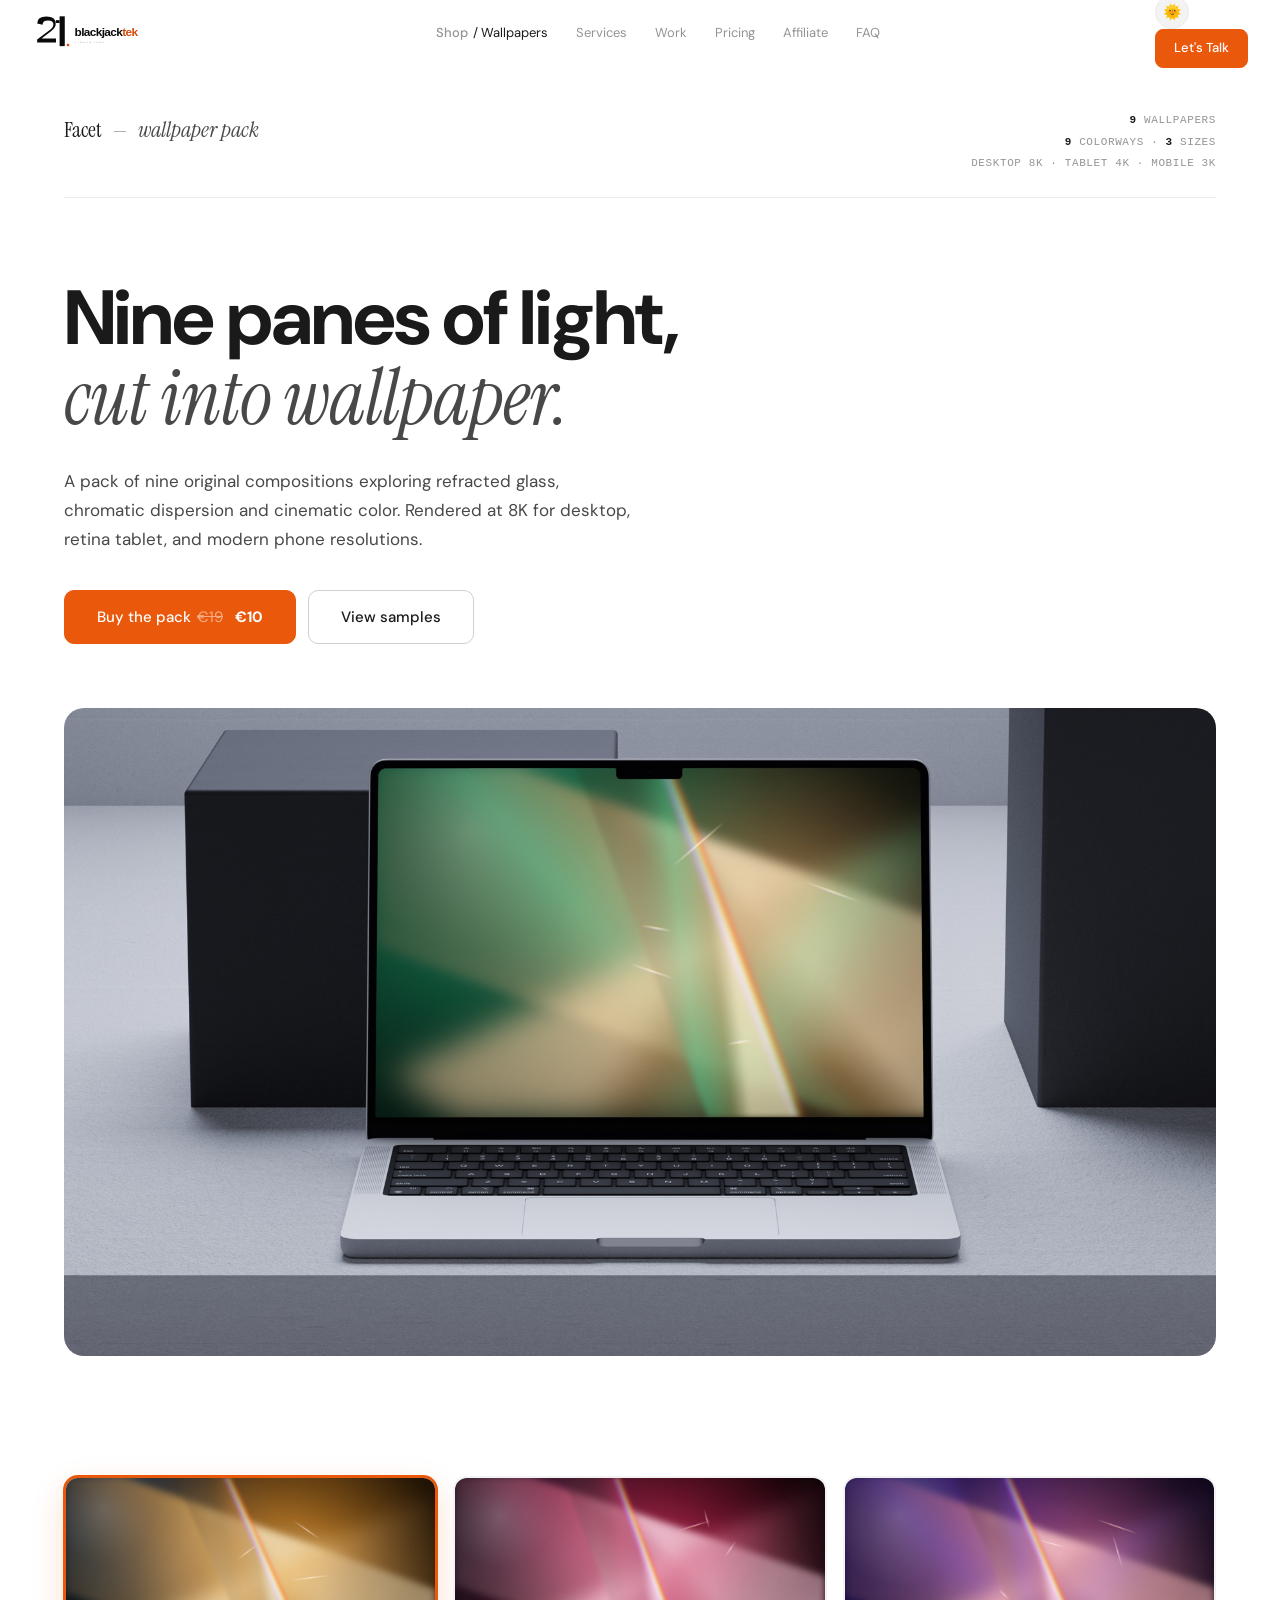
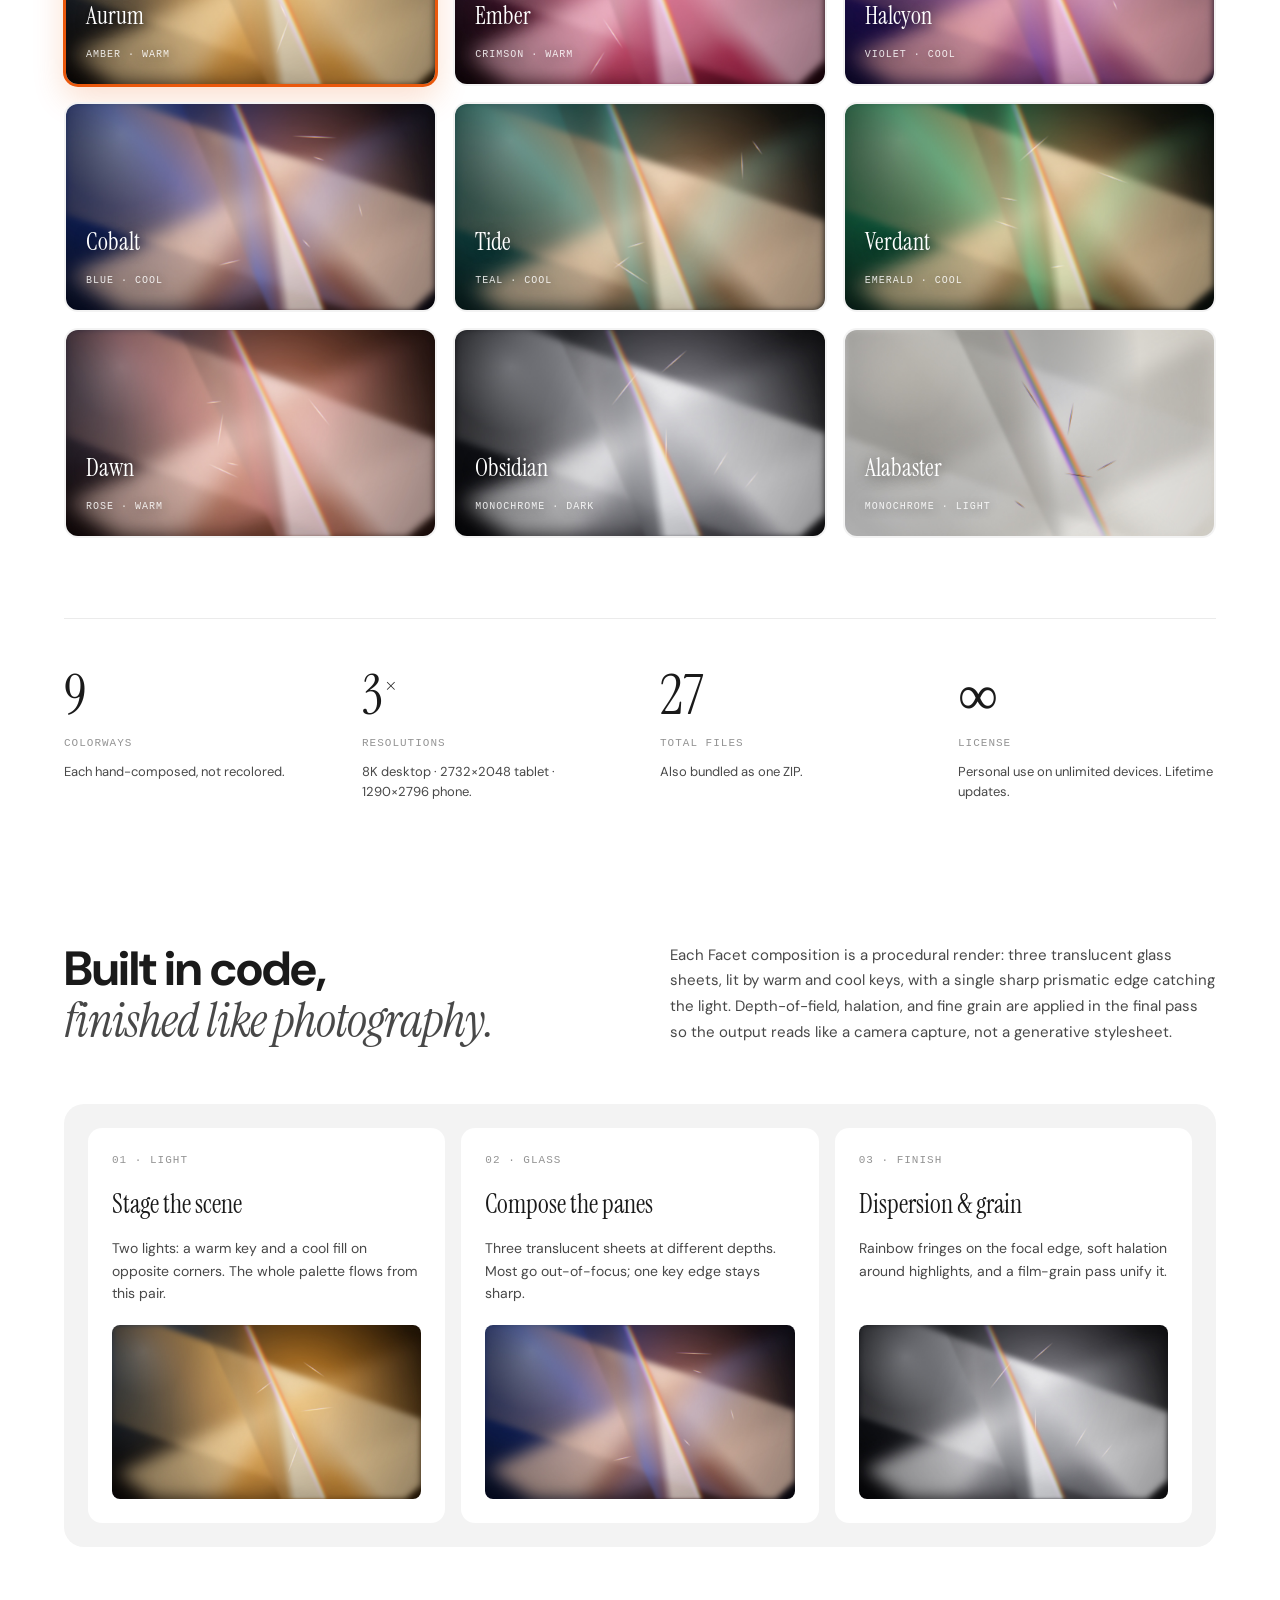
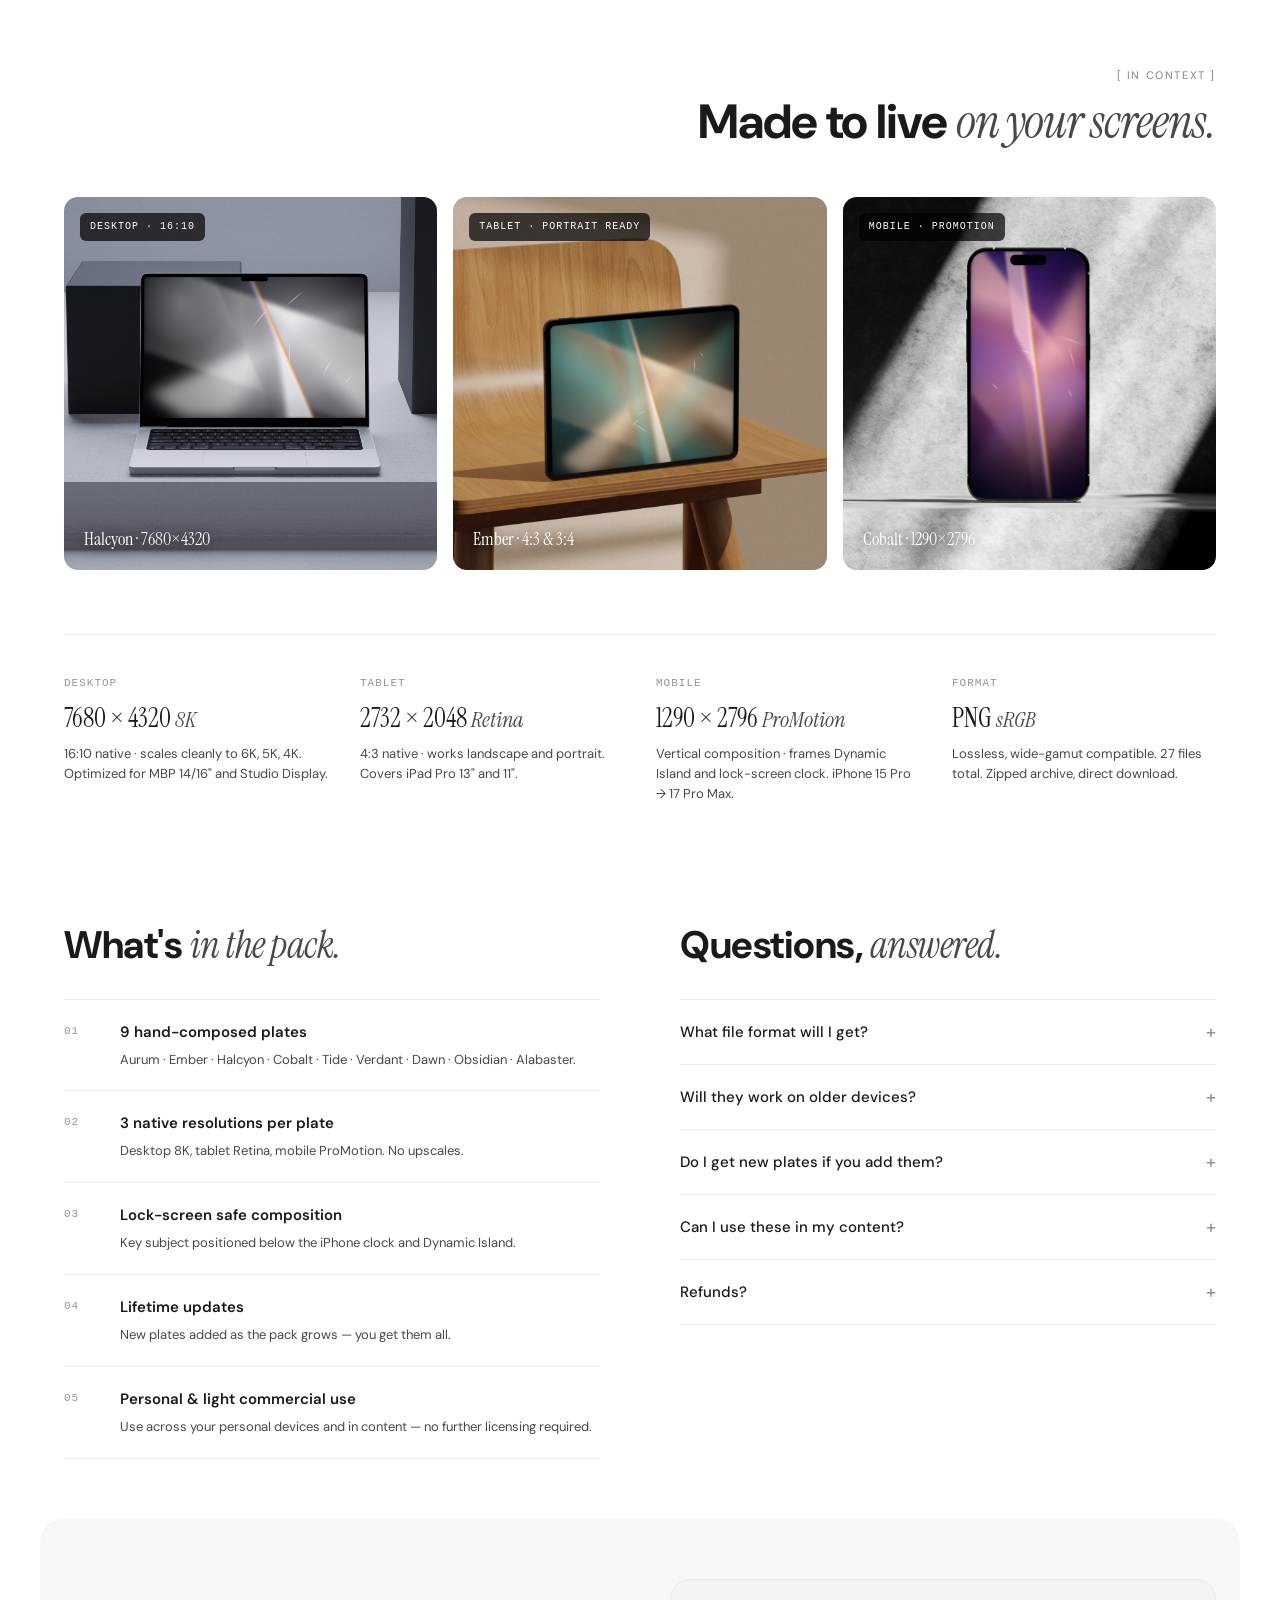
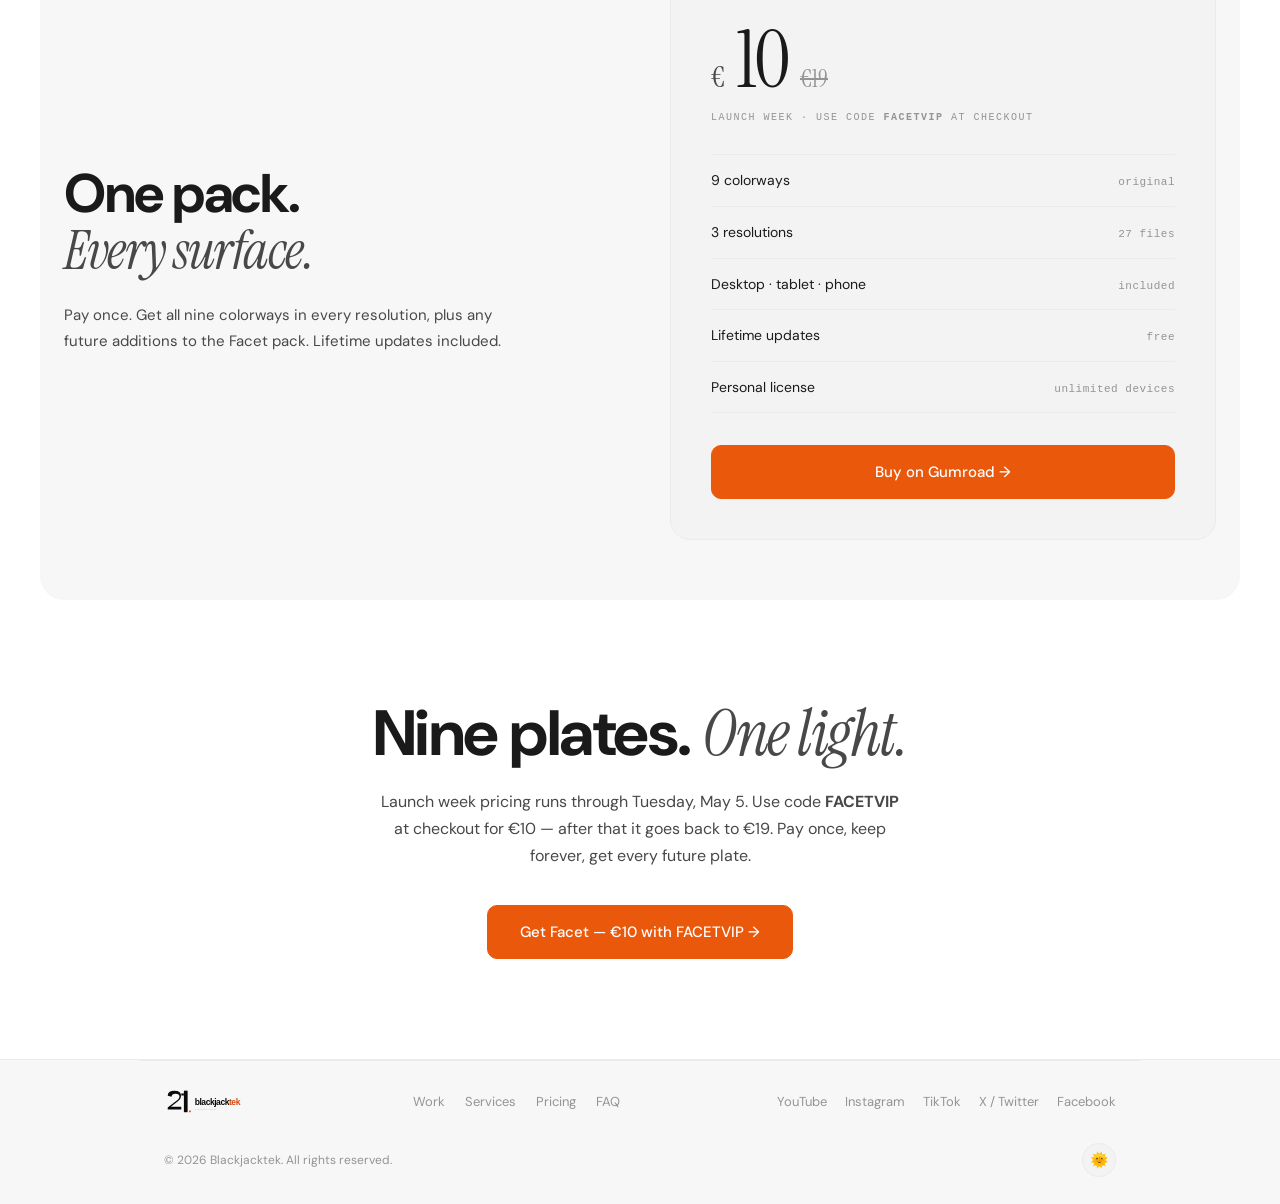
==== commit 7911b80c: "Facet launch: announce live, wire Gumroad, FACETVIP €10 launch-week - index.html: launch strip → Out" ====
--- a/facet-teaser/index.html
+++ b/facet-teaser/index.html
@@ -3,9 +3,12 @@
 <head>
   <meta charset="UTF-8" />
   <meta name="viewport" content="width=device-width, initial-scale=1.0" />
-  <title>Facet — Coming April 28 · Blackjacktek</title>
-  <meta name="description" content="Nine panes of light, cut into wallpaper. A new drop from Blackjacktek — arriving April 28. Join the waitlist." />
+  <title>Facet — Out Now · Blackjacktek</title>
+  <meta name="description" content="Facet is live. Nine panes of light, cut into wallpaper. Launch week: €10 with code FACETVIP." />
   <meta name="robots" content="noindex, nofollow" />
+  <meta http-equiv="refresh" content="0; url=/facet.html" />
+  <link rel="canonical" href="/facet.html" />
+  <script>window.location.replace('/facet.html');</script>
   <link rel="preconnect" href="https://fonts.googleapis.com" />
   <link rel="preconnect" href="https://fonts.gstatic.com" crossorigin />
   <link href="https://fonts.googleapis.com/css2?family=DM+Sans:ital,opsz,wght@0,9..40,300;0,9..40,400;0,9..40,500;0,9..40,600;0,9..40,700;1,9..40,400&family=Instrument+Serif:ital@0;1&display=swap" rel="stylesheet" />
@@ -581,9 +584,9 @@
 
   // =========================================================
   // COUNTDOWN — fixed target, same for every visitor
-  // Launch: April 28 2026, 09:00 UTC
-  // =========================================================
-  const LAUNCH = new Date('2026-04-28T09:00:00Z').getTime();
+  // Launch: April 28 2026, 11:00 AM Italy (CEST, UTC+2)
+  // =========================================================
+  const LAUNCH = new Date('2026-04-28T11:00:00+02:00').getTime();
   function tick() {
     let diff = Math.max(0, LAUNCH - Date.now());
     const d = Math.floor(diff / 86400000); diff -= d * 86400000;
